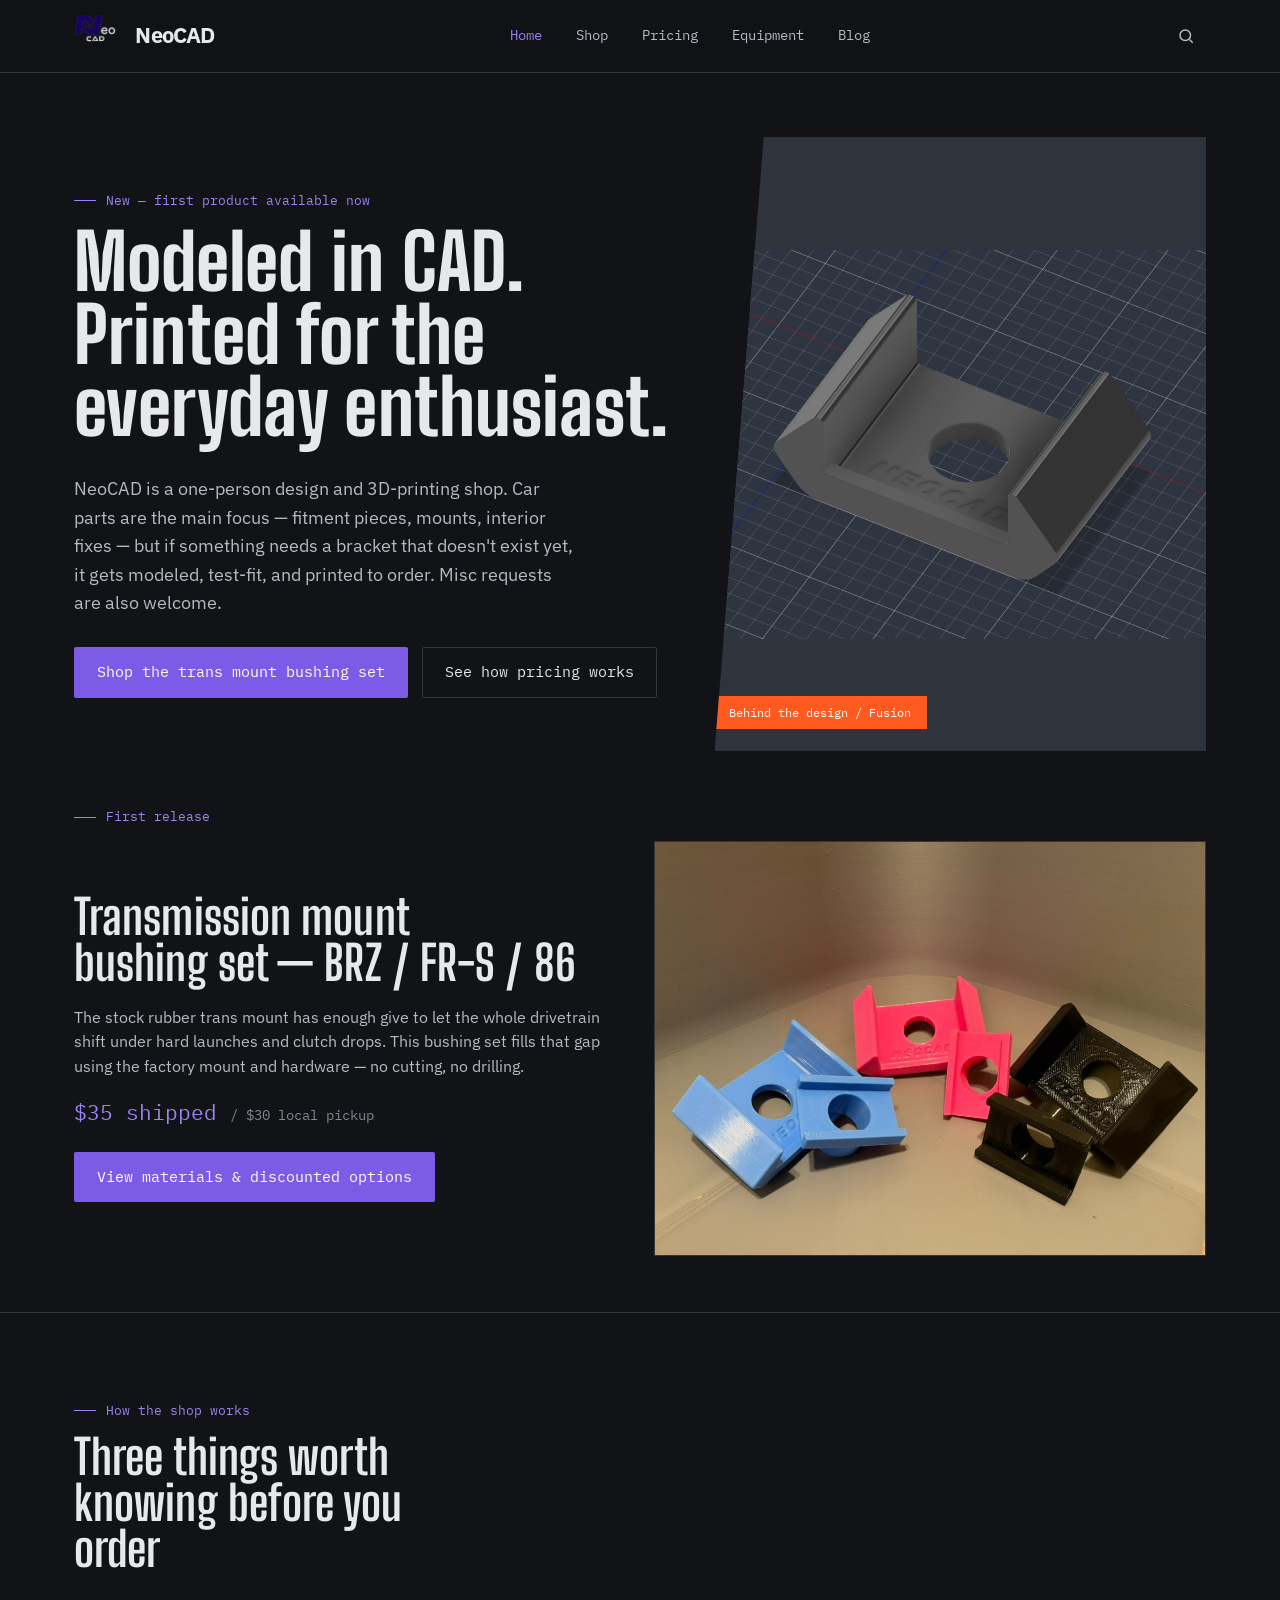
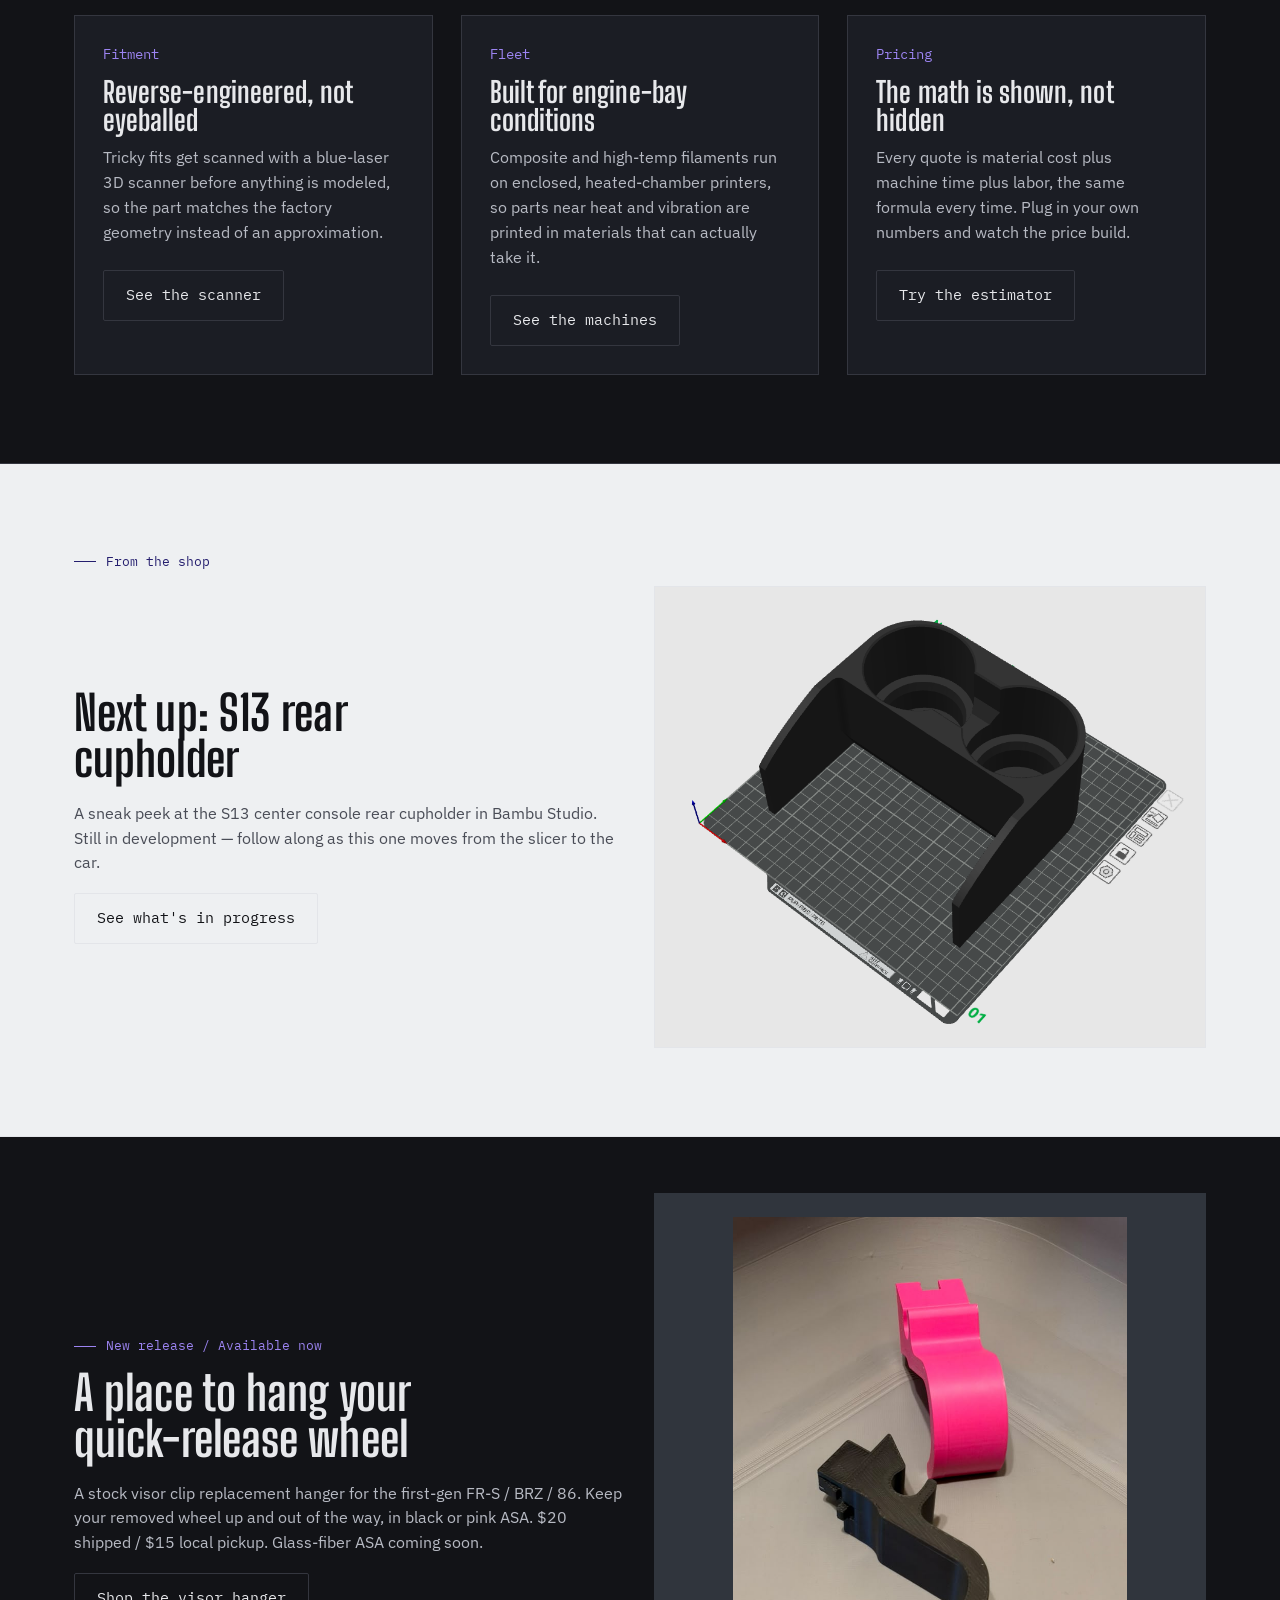
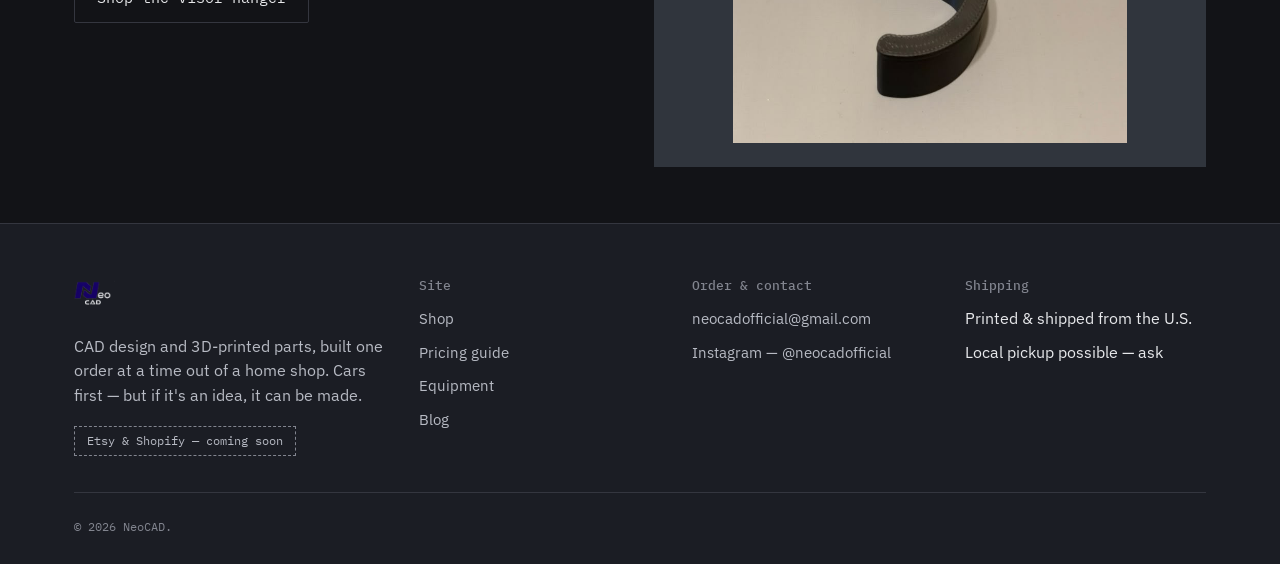
==== index.html @ b84a24d4 "Add files via upload" ====
<!DOCTYPE html>
<html lang="en">
<head>
<meta charset="UTF-8">
<meta name="viewport" content="width=device-width, initial-scale=1.0">
<title>NeoCAD — CAD design & 3D printing for cars and one-off parts</title>
<meta name="description" content="NeoCAD is a one-person CAD design and 3D-printing shop specializing in car parts, custom fitment pieces, and reverse-engineered replacements.">
<link rel="icon" type="image/png" href="assets/img/favicon.png">
<link rel="preconnect" href="https://fonts.googleapis.com">
<link rel="preconnect" href="https://fonts.gstatic.com" crossorigin>
<link href="https://fonts.googleapis.com/css2?family=Big+Shoulders+Display:wght@700;800;900&family=IBM+Plex+Mono:wght@400;500;600&family=IBM+Plex+Sans:wght@400;500;600;700&display=swap" rel="stylesheet">
<link rel="stylesheet" href="assets/css/style.css">
</head>
<body>
<a class="skip-link" href="#main">Skip to content</a>

<header class="site-nav">
  <div class="container">
    <a href="index.html" class="nav-logo"><img src="assets/img/logo-nav-dark.png" alt=""><strong class="nav-wordmark">NeoCAD</strong></a>
    <nav>
      <ul class="nav-links">
        <li><a href="index.html" class="is-active">Home</a></li>
        <li><a href="shop.html">Shop</a></li>
        <li><a href="pricing.html">Pricing</a></li>
        <li><a href="equipment.html">Equipment</a></li>
        <li><a href="blog.html">Blog</a></li>
      </ul>
    </nav>
    <div class="nav-right">
      <button class="icon-btn" data-search-open aria-label="Search the site">
        <svg width="18" height="18" viewBox="0 0 24 24" fill="none" stroke="currentColor" stroke-width="2"><circle cx="11" cy="11" r="7"/><line x1="21" y1="21" x2="16.65" y2="16.65"/></svg>
      </button>
      <button class="nav-burger" aria-label="Menu" aria-expanded="false">
        <svg width="18" height="18" viewBox="0 0 24 24" fill="none" stroke="currentColor" stroke-width="2"><line x1="3" y1="6" x2="21" y2="6"/><line x1="3" y1="12" x2="21" y2="12"/><line x1="3" y1="18" x2="21" y2="18"/></svg>
      </button>
    </div>
  </div>
</header>

<main id="main">

  <section class="hero">
    <div class="container hero-grid">
      <div class="hero-copy">
        <p class="eyebrow">New — first product available now</p>
        <h1>Modeled in CAD.<br>Printed for the everyday enthusiast.</h1>
        <p class="lede">NeoCAD is a one-person design and 3D-printing shop. Car parts are the main focus — fitment pieces, mounts, interior fixes — but if something needs a bracket that doesn't exist yet, it gets modeled, test-fit, and printed to order. Misc requests are also welcome.</p>
        <div class="hero-actions">
          <a href="transmission-mount-bushing.html" class="btn btn-primary">Shop the trans mount bushing set</a>
          <a href="pricing.html" class="btn btn-outline">See how pricing works</a>
        </div>
      </div>
      <div class="hero-media">
        <img src="assets/img/insertbushing_fusion1.png" alt="NeoCAD transmission mount insert design in Autodesk Fusion" class="design-image">
        <span class="hero-tag mono">Behind the design / Fusion</span>
      </div>
    </div>
  </section>

  <section class="section tight">
    <div class="container">
      <p class="eyebrow">First release</p>
      <div class="grid-2" style="align-items:center;">
        <div>
          <h2>Transmission mount<br>bushing set — BRZ / FR-S / 86</h2>
          <p>The stock rubber trans mount has enough give to let the whole drivetrain shift under hard launches and clutch drops. This bushing set fills that gap using the factory mount and hardware — no cutting, no drilling.</p>
          <p class="mono" style="color:var(--violet-light); font-size:1.3rem;">$35 shipped <span style="color:var(--steel-500); font-size:0.85rem;">/ $30 local pickup</span></p>
          <a href="transmission-mount-bushing.html" class="btn btn-primary">View materials &amp; discounted options</a>
        </div>
        <a href="transmission-mount-bushing.html" class="card-link">
          <div class="panel" style="padding:0; overflow:hidden;">
            <img src="assets/img/bushing-color-options.jpg" alt="Black, pink, and blue transmission mount bushing options">
          </div>
        </a>
      </div>
    </div>
  </section>

  <section class="section">
    <div class="container">
      <p class="eyebrow">How the shop works</p>
      <h2 style="max-width:16ch;">Three things worth knowing before you order</h2>
      <div class="grid-3" style="margin-top:44px;">
        <div class="feature-card panel">
          <span class="index mono">Fitment</span>
          <h3>Reverse-engineered, not eyeballed</h3>
          <p>Tricky fits get scanned with a blue-laser 3D scanner before anything is modeled, so the part matches the factory geometry instead of an approximation.</p>
          <a href="equipment.html#scanner" class="btn btn-outline" style="margin-top:8px;">See the scanner</a>
        </div>
        <div class="feature-card panel">
          <span class="index mono">Fleet</span>
          <h3>Built for engine-bay conditions</h3>
          <p>Composite and high-temp filaments run on enclosed, heated-chamber printers, so parts near heat and vibration are printed in materials that can actually take it.</p>
          <a href="equipment.html#printers" class="btn btn-outline" style="margin-top:8px;">See the machines</a>
        </div>
        <div class="feature-card panel">
          <span class="index mono">Pricing</span>
          <h3>The math is shown, not hidden</h3>
          <p>Every quote is material cost plus machine time plus labor, the same formula every time. Plug in your own numbers and watch the price build.</p>
          <a href="pricing.html#estimator" class="btn btn-outline" style="margin-top:8px;">Try the estimator</a>
        </div>
      </div>
    </div>
  </section>

  <section class="section on-light">
    <div class="container">
      <p class="eyebrow">From the shop</p>
      <div class="grid-2" style="align-items:center;">
        <div>
          <h2 style="max-width:14ch;">Next up: S13 rear cupholder</h2>
          <p>A sneak peek at the S13 center console rear cupholder in Bambu Studio. Still in development — follow along as this one moves from the slicer to the car.</p>
          <a href="blog.html#s13-cupholder" class="btn btn-outline">See what's in progress</a>
        </div>
        <a href="blog.html#s13-cupholder" class="card-link">
          <div class="panel" style="padding:0; overflow:hidden;">
            <img src="assets/img/s13_cupholder_slicer.png" alt="S13 center console rear cupholder preview on the Bambu Studio build plate" class="design-image" loading="lazy">
          </div>
        </a>
      </div>
    </div>
  </section>

  <section class="section tight">
    <div class="container grid-2" style="align-items:center;">
      <div>
        <p class="eyebrow">New release / Available now</p>
        <h2 style="max-width:20ch;">A place to hang your quick-release wheel</h2>
        <p>A stock visor clip replacement hanger for the first-gen FR-S / BRZ / 86. Keep your removed wheel up and out of the way, in black or pink ASA. $20 shipped / $15 local pickup. Glass-fiber ASA coming soon.</p>
        <a href="visor-wheel-hanger.html" class="btn btn-outline">Shop the visor hanger</a>
      </div>
      <a href="visor-wheel-hanger.html" class="card-link" style="display:block;background:#30353d;padding:24px;"><img src="assets/img/visor-wheel-hanger.jpg" alt="Black and pink ASA visor quick-release steering wheel hangers" width="768" height="1024" loading="lazy" style="width:100%;height:auto;max-width:394px;object-fit:contain;margin:auto;"></a>
    </div>
  </section>

</main>

<footer class="site-footer">
  <div class="container">
    <div class="footer-top">
      <div>
        <img src="assets/img/logo-nav-dark.png" alt="NeoCAD" class="footer-logo">
        <p>CAD design and 3D-printed parts, built one order at a time out of a home shop. Cars first — but if it's an idea, it can be made.</p>
        <span class="badge-soon">Etsy &amp; Shopify — coming soon</span>
      </div>
      <div>
        <h4>Site</h4>
        <ul>
          <li><a href="shop.html">Shop</a></li>
          <li><a href="pricing.html">Pricing guide</a></li>
          <li><a href="equipment.html">Equipment</a></li>
          <li><a href="blog.html">Blog</a></li>
        </ul>
      </div>
      <div>
        <h4>Order &amp; contact</h4>
        <ul>
          <li><a href="mailto:neocadofficial@gmail.com">neocadofficial@gmail.com</a></li>
          <li><a href="https://www.instagram.com/neocadofficial/">Instagram — @neocadofficial</a></li>
        </ul>
      </div>
      <div>
        <h4>Shipping</h4>
        <ul>
          <li>Printed &amp; shipped from the U.S.</li>
          <li>Local pickup possible — ask</li>
        </ul>
      </div>
    </div>
    <div class="footer-bottom">
      <span>&copy; 2026 NeoCAD.</span>
    </div>
  </div>
</footer>

<div class="search-overlay" id="search-overlay">
  <div class="search-panel">
    <div class="search-input-row">
      <svg width="20" height="20" viewBox="0 0 24 24" fill="none" stroke="currentColor" stroke-width="2"><circle cx="11" cy="11" r="7"/><line x1="21" y1="21" x2="16.65" y2="16.65"/></svg>
      <input id="search-input" type="text" placeholder="Search products, pricing, equipment..." autocomplete="off">
      <button class="search-close">Esc</button>
    </div>
    <div class="search-results" id="search-results"></div>
  </div>
</div>

<script src="assets/js/main.js"></script>
</body>
</html>
---- assets/css/style.css ----
/* ============================================================
   NeoCAD — shared styles
   Design tokens: asphalt/steel neutrals, logo indigo, product
   violet, garage-orange accent. Big Shoulders Display for
   headlines (stamped-plate feel), IBM Plex Sans for body,
   IBM Plex Mono for specs/numbers/prices (this is a CAD shop —
   the mono face is doing real work, not decoration).
   ============================================================ */

:root{
  --asphalt:      #121317;
  --asphalt-2:    #1B1D24;
  --asphalt-3:    #24262F;
  --hairline:     #34363F;

  --paper:        #EEF0F2;
  --paper-2:      #E3E5E9;
  --ink:          #121317;
  --ink-soft:     #4A4D57;

  --indigo:       #241E6E;
  --indigo-light: #453BB0;
  --violet:       #7C5CE6;
  --violet-light: #9C84F2;
  --orange:       #FF5A1F;

  --steel-100:    #E7E8EB;
  --steel-300:    #B7BAC3;
  --steel-500:    #82858F;

  --radius-sm:    2px;
  --radius-md:    3px;

  --font-display: "Big Shoulders Display", sans-serif;
  --font-body:    "IBM Plex Sans", sans-serif;
  --font-mono:    "IBM Plex Mono", monospace;

  --container:    1180px;
}

*, *::before, *::after{ box-sizing: border-box; }
html{ scroll-behavior: smooth; }
html:focus-within{ scroll-behavior: smooth; }
@media (prefers-reduced-motion: reduce){
  html{ scroll-behavior: auto; }
  *, *::before, *::after{ animation-duration: 0.001ms !important; animation-iteration-count: 1 !important; transition-duration: 0.001ms !important; }
}

body{
  margin: 0;
  background: var(--asphalt);
  color: var(--steel-100);
  font-family: var(--font-body);
  font-size: 16px;
  line-height: 1.55;
  -webkit-font-smoothing: antialiased;
}

img{ max-width: 100%; display: block; }
a{ color: inherit; }

h1,h2,h3,h4{
  font-family: var(--font-display);
  font-weight: 700;
  line-height: 0.95;
  margin: 0 0 0.4em;
  letter-spacing: 0.002em;
}
h1{ font-size: clamp(2.8rem, 6vw, 5.4rem); font-weight: 800; }
h2{ font-size: clamp(2rem, 4vw, 3rem); }
h3{ font-size: clamp(1.35rem, 2.4vw, 1.8rem); }

p{ margin: 0 0 1.1em; color: var(--steel-300); max-width: 62ch; }
.on-light p{ color: var(--ink-soft); }

.mono{ font-family: var(--font-mono); }

:focus-visible{
  outline: 2px solid var(--violet-light);
  outline-offset: 3px;
}

.container{
  max-width: var(--container);
  margin: 0 auto;
  padding: 0 24px;
}

.section{
  padding: 88px 0;
  border-bottom: 1px solid var(--hairline);
}
.section.tight{ padding: 56px 0; }
.section.on-light{
  background: var(--paper);
  color: var(--ink);
  border-bottom-color: var(--paper-2);
}
.section.on-light .eyebrow{ color: var(--indigo); }

.eyebrow{
  font-family: var(--font-mono);
  font-size: 0.8rem;
  color: var(--violet-light);
  margin: 0 0 14px;
  display: flex;
  align-items: center;
  gap: 10px;
}
.eyebrow::before{
  content: "";
  width: 22px; height: 1px;
  background: currentColor;
  display: inline-block;
}

/* ---------- buttons ---------- */
.btn{
  display: inline-flex;
  align-items: center;
  gap: 10px;
  font-family: var(--font-mono);
  font-size: 0.92rem;
  padding: 13px 22px;
  border-radius: var(--radius-sm);
  border: 1px solid transparent;
  cursor: pointer;
  text-decoration: none;
  transition: background-color 160ms ease, border-color 160ms ease, color 160ms ease, transform 160ms ease;
}
.btn-primary{
  background: var(--violet);
  color: #fff;
}
.btn-primary:hover{ background: var(--violet-light); transform: translateY(-1px); }
.btn-outline{
  border-color: var(--hairline);
  color: var(--steel-100);
  background: transparent;
}
.btn-outline:hover{ border-color: var(--violet-light); color: var(--violet-light); }
.on-light .btn-outline{ border-color: var(--paper-2); color: var(--ink); }
.on-light .btn-outline:hover{ border-color: var(--indigo); color: var(--indigo); }
.btn-orange{ background: var(--orange); color: #fff; }
.btn-orange:hover{ background: #ff7440; }

/* ---------- nav ---------- */
.site-nav{
  position: sticky; top: 0; z-index: 60;
  background: rgba(18,19,23,0.92);
  backdrop-filter: blur(8px);
  border-bottom: 1px solid var(--hairline);
}
.site-nav .container{
  display: flex; align-items: center; justify-content: space-between;
  height: 72px;
}
.nav-logo{ display: flex; align-items: center; gap: 12px; text-decoration: none; }
.nav-logo img{ height: 46px; width: auto; }
.nav-links{
  display: flex; align-items: center; gap: 6px;
  list-style: none; margin: 0; padding: 0;
}
.nav-links a{
  display: block;
  font-family: var(--font-mono);
  font-size: 0.86rem;
  text-decoration: none;
  color: var(--steel-300);
  padding: 9px 14px;
  border-radius: var(--radius-sm);
  transition: color 150ms ease, background 150ms ease;
}
.nav-links a:hover{ color: #fff; background: var(--asphalt-3); }
.nav-links a.is-active{ color: var(--violet-light); }
.nav-right{ display: flex; align-items: center; gap: 6px; }
.icon-btn{
  width: 40px; height: 40px;
  display: inline-flex; align-items: center; justify-content: center;
  background: transparent; border: 1px solid transparent; border-radius: var(--radius-sm);
  color: var(--steel-300); cursor: pointer;
}
.icon-btn:hover{ color: #fff; border-color: var(--hairline); }
.nav-burger{ display: none; }

@media (max-width: 860px){
  .nav-links{
    position: fixed; top: 72px; left: 0; right: 0; bottom: 0;
    background: var(--asphalt);
    flex-direction: column; align-items: stretch;
    padding: 18px; gap: 2px;
    transform: translateX(-100%);
    transition: transform 220ms ease;
  }
  .nav-links.is-open{ transform: translateX(0); }
  .nav-links a{ padding: 14px 10px; font-size: 1rem; border-bottom: 1px solid var(--hairline); border-radius: 0; }
  .nav-burger{
    display: inline-flex; align-items: center; justify-content: center;
    width: 40px; height: 40px; background: transparent; border: 1px solid var(--hairline);
    color: var(--steel-100); border-radius: var(--radius-sm); cursor: pointer;
  }
}

/* ---------- search overlay ---------- */
.search-overlay{
  position: fixed; inset: 0; z-index: 100;
  background: rgba(10,10,13,0.88);
  backdrop-filter: blur(4px);
  display: none;
  padding: 12vh 20px 20px;
}
.search-overlay.is-open{ display: block; }
.search-panel{
  max-width: 640px; margin: 0 auto;
}
.search-input-row{
  display: flex; align-items: center; gap: 12px;
  border-bottom: 2px solid var(--violet);
  padding-bottom: 14px;
}
.search-input-row svg{ flex: none; color: var(--violet-light); }
#search-input{
  flex: 1; background: transparent; border: none; outline: none;
  font-family: var(--font-display); font-size: 1.7rem; color: #fff;
}
#search-input::placeholder{ color: var(--steel-500); }
.search-close{ background: none; border: none; color: var(--steel-300); cursor: pointer; font-family: var(--font-mono); font-size: 0.85rem; }
.search-results{ margin-top: 22px; display: flex; flex-direction: column; gap: 2px; max-height: 55vh; overflow-y: auto; }
.search-results a{
  display: block; text-decoration: none; padding: 14px 6px; border-bottom: 1px solid var(--hairline);
}
.search-results a:hover, .search-results a.is-selected{ background: var(--asphalt-2); }
.search-result-title{ font-weight: 600; color: #fff; margin-bottom: 3px; }
.search-result-tag{ font-family: var(--font-mono); font-size: 0.72rem; color: var(--violet-light); text-transform: uppercase; letter-spacing: 0.06em; }
.search-result-snippet{ font-size: 0.88rem; color: var(--steel-300); margin-top: 3px; }
.search-empty{ color: var(--steel-500); font-family: var(--font-mono); font-size: 0.9rem; padding: 20px 6px; }

/* ---------- hero ---------- */
.hero{
  padding: 64px 0 0;
  overflow: hidden;
}
.hero-grid{
  display: grid;
  grid-template-columns: 1.1fr 0.9fr;
  align-items: center;
  gap: 40px;
}
.hero-copy p.lede{ font-size: 1.15rem; color: var(--steel-300); max-width: 46ch; }
.hero-actions{ display: flex; gap: 14px; margin-top: 30px; flex-wrap: wrap; }
.hero-media{
  position: relative;
  clip-path: polygon(10% 0, 100% 0, 100% 100%, 0% 100%);
  aspect-ratio: 4 / 5;
  background: var(--asphalt-2);
}
.hero-media img{ width: 100%; height: 100%; object-fit: cover; }
.hero-tag{
  position: absolute; left: 0; bottom: 22px;
  background: var(--orange); color: #fff;
  font-family: var(--font-mono); font-size: 0.78rem;
  padding: 7px 16px 7px 14px;
}

@media (max-width: 900px){
  .hero-grid{ grid-template-columns: 1fr; }
  .hero-media{ clip-path: none; aspect-ratio: 16/10; order: -1; }
}

/* ---------- cards / grids ---------- */
.grid-3{ display: grid; grid-template-columns: repeat(3, 1fr); gap: 28px; }
.grid-2{ display: grid; grid-template-columns: repeat(2, 1fr); gap: 28px; }
@media (max-width: 860px){
  .grid-3{ grid-template-columns: 1fr; }
  .grid-2{ grid-template-columns: 1fr; }
}

.panel{
  border: 1px solid var(--hairline);
  padding: 28px;
  background: var(--asphalt-2);
}
.on-light .panel{ background: #fff; border-color: var(--paper-2); }

.feature-card .index{
  font-family: var(--font-mono); color: var(--violet-light); font-size: 0.85rem; margin-bottom: 14px; display: block;
}

.card-link{ text-decoration: none; display: block; color: inherit; }
.card-link .panel{ transition: border-color 160ms ease; }
.card-link:hover .panel{ border-color: var(--violet); }

/* ---------- rate-sheet style tables ---------- */
.rate-table{
  width: 100%; border-collapse: collapse;
  font-family: var(--font-mono); font-size: 0.92rem;
}
.rate-table caption{ text-align: left; font-family: var(--font-body); color: var(--steel-500); font-size: 0.85rem; margin-bottom: 10px; }
.rate-table th, .rate-table td{
  text-align: left; padding: 12px 14px; border-bottom: 1px solid var(--hairline);
}
.rate-table thead th{
  font-family: var(--font-body); font-weight: 600; color: var(--steel-500); font-size: 0.78rem;
  text-transform: none; border-bottom: 1px solid var(--steel-500);
}
.rate-table td.num, .rate-table th.num{ text-align: right; white-space: nowrap; }
.on-light .rate-table th, .on-light .rate-table td{ border-bottom-color: var(--paper-2); }
.on-light .rate-table thead th{ border-bottom-color: var(--ink-soft); color: var(--ink-soft); }

/* ---------- footer ---------- */
.site-footer{ background: var(--asphalt-2); padding: 56px 0 28px; }
.footer-top{
  display: grid; grid-template-columns: 1.3fr 1fr 1fr 1fr; gap: 32px;
  padding-bottom: 36px; border-bottom: 1px solid var(--hairline);
}
.footer-top h4{ font-family: var(--font-mono); font-size: 0.8rem; color: var(--steel-500); font-weight: 500; margin-bottom: 14px; }
.footer-top ul{ list-style: none; margin: 0; padding: 0; display: flex; flex-direction: column; gap: 9px; }
.footer-top a{ text-decoration: none; color: var(--steel-300); font-size: 0.92rem; }
.footer-top a:hover{ color: var(--violet-light); }
.footer-logo{ height: 40px; margin-bottom: 14px; }
.footer-bottom{
  display: flex; justify-content: space-between; align-items: center; flex-wrap: wrap; gap: 10px;
  padding-top: 24px; font-family: var(--font-mono); font-size: 0.78rem; color: var(--steel-500);
}
.badge-soon{
  display: inline-flex; align-items: center; gap: 8px;
  border: 1px dashed var(--steel-500); color: var(--steel-300);
  padding: 5px 12px; font-family: var(--font-mono); font-size: 0.75rem;
}
@media (max-width: 760px){ .footer-top{ grid-template-columns: 1fr 1fr; } }

/* ---------- misc ---------- */
.divider{ height: 1px; background: var(--hairline); border: none; margin: 0; }
.tag-row{ display: flex; gap: 8px; flex-wrap: wrap; }
.tag{
  font-family: var(--font-mono); font-size: 0.74rem; color: var(--violet-light);
  border: 1px solid var(--hairline); padding: 4px 10px;
}
.note{
  border-left: 2px solid var(--orange);
  padding: 4px 0 4px 18px; color: var(--steel-300); font-size: 0.92rem;
}
.on-light .note{ color: var(--ink-soft); }

.page-head{ padding: 56px 0 40px; }
.page-head .eyebrow{ margin-bottom: 18px; }

/* ---------- product gallery ---------- */
.product-gallery{ display: flex; flex-direction: column; gap: 12px; }
.gallery-main{
  aspect-ratio: 4/5; overflow: hidden; background: var(--asphalt-2);
  border: 1px solid var(--hairline);
}
.gallery-main img{ width: 100%; height: 100%; object-fit: contain; background: #252322; }
.gallery-main img[src*="product-installed"],
.gallery-thumb img[src*="product-installed"]{ object-position: center; }
.gallery-thumbs{ display: flex; gap: 10px; }
.gallery-thumb{
  flex: 1; aspect-ratio: 1/1; overflow: hidden; cursor: pointer;
  border: 1px solid var(--hairline); background: var(--asphalt-2);
  padding: 0; opacity: 0.65; transition: opacity 150ms ease, border-color 150ms ease;
}
.gallery-thumb img{ width: 100%; height: 100%; object-fit: contain; background: #252322; }
.gallery-thumb:hover{ opacity: 0.9; }
.gallery-thumb.is-active{ opacity: 1; border-color: var(--violet); }
.gallery-thumb-label{
  display: block; font-family: var(--font-mono); font-size: 0.62rem; text-align: center;
  color: var(--steel-500); margin-top: 4px;
}

/* ---------- spec plate ---------- */
.spec-plate{ margin: 0; border-top: 1px solid var(--hairline); }
.spec-plate div{
  display: flex; justify-content: space-between; gap: 20px;
  padding: 14px 0; border-bottom: 1px solid var(--hairline);
}
.spec-plate dt{ color: var(--steel-500); font-family: var(--font-mono); font-size: 0.85rem; }
.spec-plate dd{ margin: 0; text-align: right; font-family: var(--font-mono); font-size: 0.9rem; color: var(--steel-100); max-width: 60%; }
.spec-plate dd.price{ color: var(--violet-light); font-size: 1.1rem; }
.on-light .spec-plate{ border-top-color: var(--paper-2); }
.on-light .spec-plate div{ border-bottom-color: var(--paper-2); }
.on-light .spec-plate dt{ color: var(--ink-soft); }
.on-light .spec-plate dd{ color: var(--ink); }
.on-light .spec-plate dd.price{ color: var(--indigo); }

/* ---------- estimator widget ---------- */
.estimator{ display: grid; grid-template-columns: 1fr 1fr; gap: 32px; }
.estimator-field{ margin-bottom: 18px; }
.estimator-field label{ display: block; font-family: var(--font-mono); font-size: 0.78rem; color: var(--steel-500); margin-bottom: 6px; }
.estimator-field select, .estimator-field input{
  width: 100%; background: var(--asphalt); border: 1px solid var(--hairline); color: #fff;
  padding: 11px 12px; font-family: var(--font-mono); font-size: 0.92rem; border-radius: var(--radius-sm);
}
.estimator-field select:focus, .estimator-field input:focus{ border-color: var(--violet); outline: none; }
.estimator-out{ font-family: var(--font-mono); font-size: 0.92rem; }
.estimator-out .line{ display: flex; justify-content: space-between; padding: 9px 0; border-bottom: 1px solid var(--hairline); color: var(--steel-300); }
.estimator-out .line.total{ color: #fff; font-size: 1.25rem; border-bottom: none; padding-top: 16px; }
@media (max-width: 780px){ .estimator{ grid-template-columns: 1fr; } }

/* ---------- blog post ---------- */
.post-meta{
  font-family: var(--font-mono); font-size: 0.82rem; color: var(--steel-500);
  display: flex; gap: 14px; align-items: center; margin-bottom: 18px;
}
.post-body{ max-width: 68ch; }
.post-body p{ font-size: 1.04rem; color: var(--steel-100); max-width: 68ch; }
.post-body h3{ margin-top: 2em; }
.post-body figure{ margin: 2.2em 0; }
.post-body figcaption{ font-family: var(--font-mono); font-size: 0.8rem; color: var(--steel-500); margin-top: 10px; }
.post-body img{ width: 100%; border: 1px solid var(--hairline); }

.skip-link{
  position: absolute; left: -999px; top: 0; background: var(--violet); color: #fff; padding: 10px 16px; z-index: 200;
}
.skip-link:focus{ left: 12px; top: 12px; }

/* Visible brand name beside the existing logo. */
.nav-logo { flex-shrink: 0; gap: 10px; }
.nav-wordmark { font-family: var(--font-sans); font-size: 1.35rem; font-weight: 800; letter-spacing: -0.04em; color: var(--steel-100); }
@media (max-width: 480px) {
  .nav-logo { gap: 8px; }
  .nav-logo img { height: 36px; max-width: 88px; object-fit: contain; }
  .nav-wordmark { font-size: 1.15rem; }
}

/* Process imagery and compact, distinct equipment icons. */
.hero-media .design-image { object-fit: contain; background: #2e333c; }
.design-image { width: 100%; height: auto; object-fit: contain; }
.equipment-heading { display: flex; align-items: center; gap: 18px; margin-bottom: 18px; }
.equipment-heading h3, .equipment-heading h2 { margin: 0; }
.equipment-icon { display: block; flex: 0 0 72px; width: 72px; height: 72px; padding: 5px; color: var(--violet-light); background: var(--asphalt-3); border-radius: 12px; }
.scanner-details { max-width: 760px; }
.blog-preview { display: grid; grid-template-columns: 1fr 1.4fr; gap: 0; padding: 0; overflow: hidden; }
.blog-preview-image { width: 100%; height: 100%; object-fit: cover; }
.blog-preview-image.design-image { object-fit: contain; background: #e7e7e7; }
#s13-cupholder { scroll-margin-top: 90px; }
@media (max-width: 760px) {
  .blog-preview { grid-template-columns: 1fr; }
  .blog-preview-image { height: auto; max-height: 400px; object-fit: contain; }
  .equipment-icon { flex-basis: 56px; width: 56px; height: 56px; }
  .equipment-heading { gap: 12px; }
}

/* Compact catalog cards open the full product page. */
.shop-grid { display: grid; grid-template-columns: repeat(auto-fit, minmax(240px, 300px)); gap: 24px; align-items: stretch; }
.shop-product-card { display: flex; flex-direction: column; color: inherit; text-decoration: none; border: 1px solid var(--hairline); border-radius: var(--radius-md); overflow: hidden; background: var(--asphalt-2); transition: border-color 150ms ease, transform 150ms ease; }
.shop-product-card:hover { border-color: var(--violet-light); transform: translateY(-3px); }
.shop-product-card:focus-visible { outline: 3px solid var(--violet-light); outline-offset: 4px; }
.shop-product-card > img { width: 100%; height: 180px; object-fit: contain; background: #252322; }
.shop-card-copy { display: flex; flex-direction: column; flex: 1; padding: 20px; align-items: flex-start; }
.shop-card-copy h2 { font-size: 1.3rem; margin: 14px 0 10px; }
.shop-card-price { font-weight: 600; }
.shop-card-price span { display: block; font-size: .85rem; color: var(--steel-300); font-weight: 400; }
.shop-card-action { margin-top: auto; padding-top: 8px; color: var(--violet-light); font-size: .9rem; font-weight: 600; }
@media (max-width: 400px) { .shop-grid { grid-template-columns: minmax(0, 1fr); } }

/* Keep original product photos fully visible inside every image frame. */
img[src*="product-"] { object-fit: contain; object-position: center; background: #252322; }
.gallery-main, .gallery-thumb { background: #252322; }
.gallery-thumbs > div { flex: 1; min-width: 0; }
.gallery-thumb { display: block; width: 100%; }
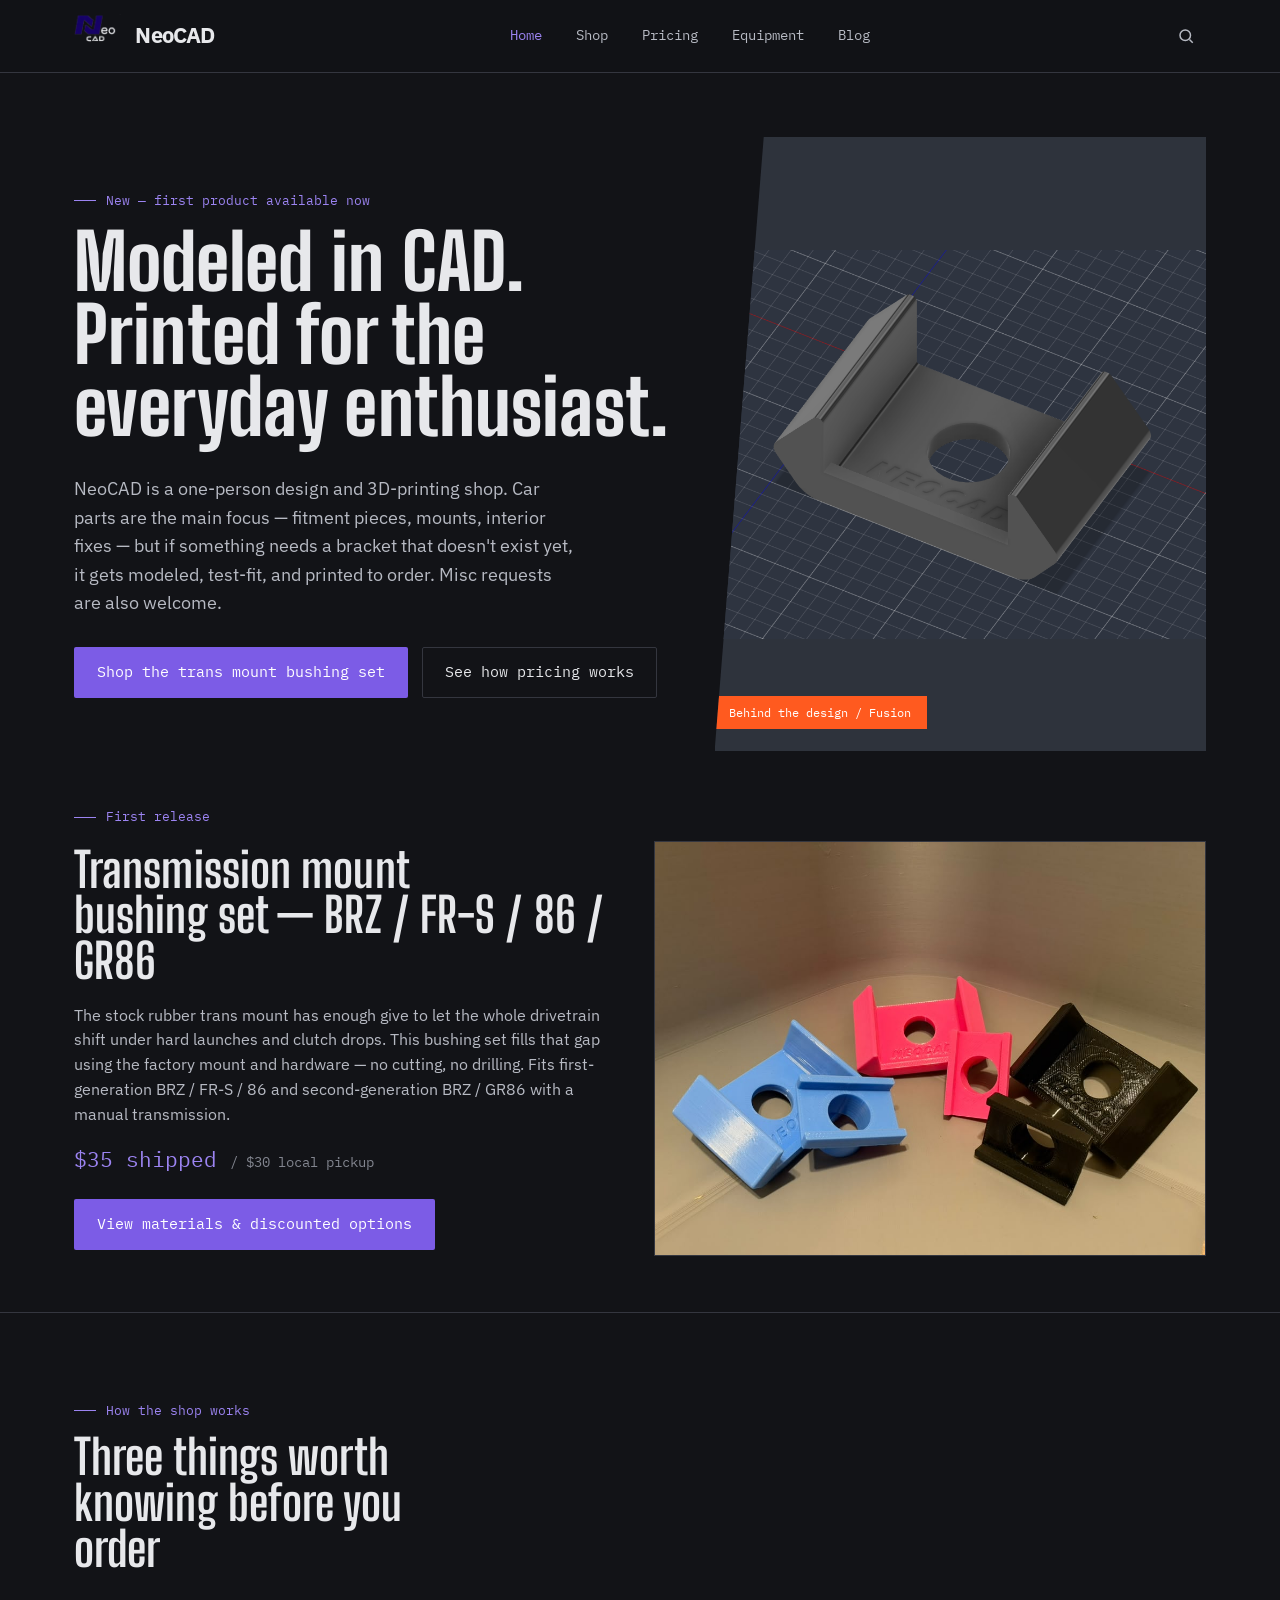
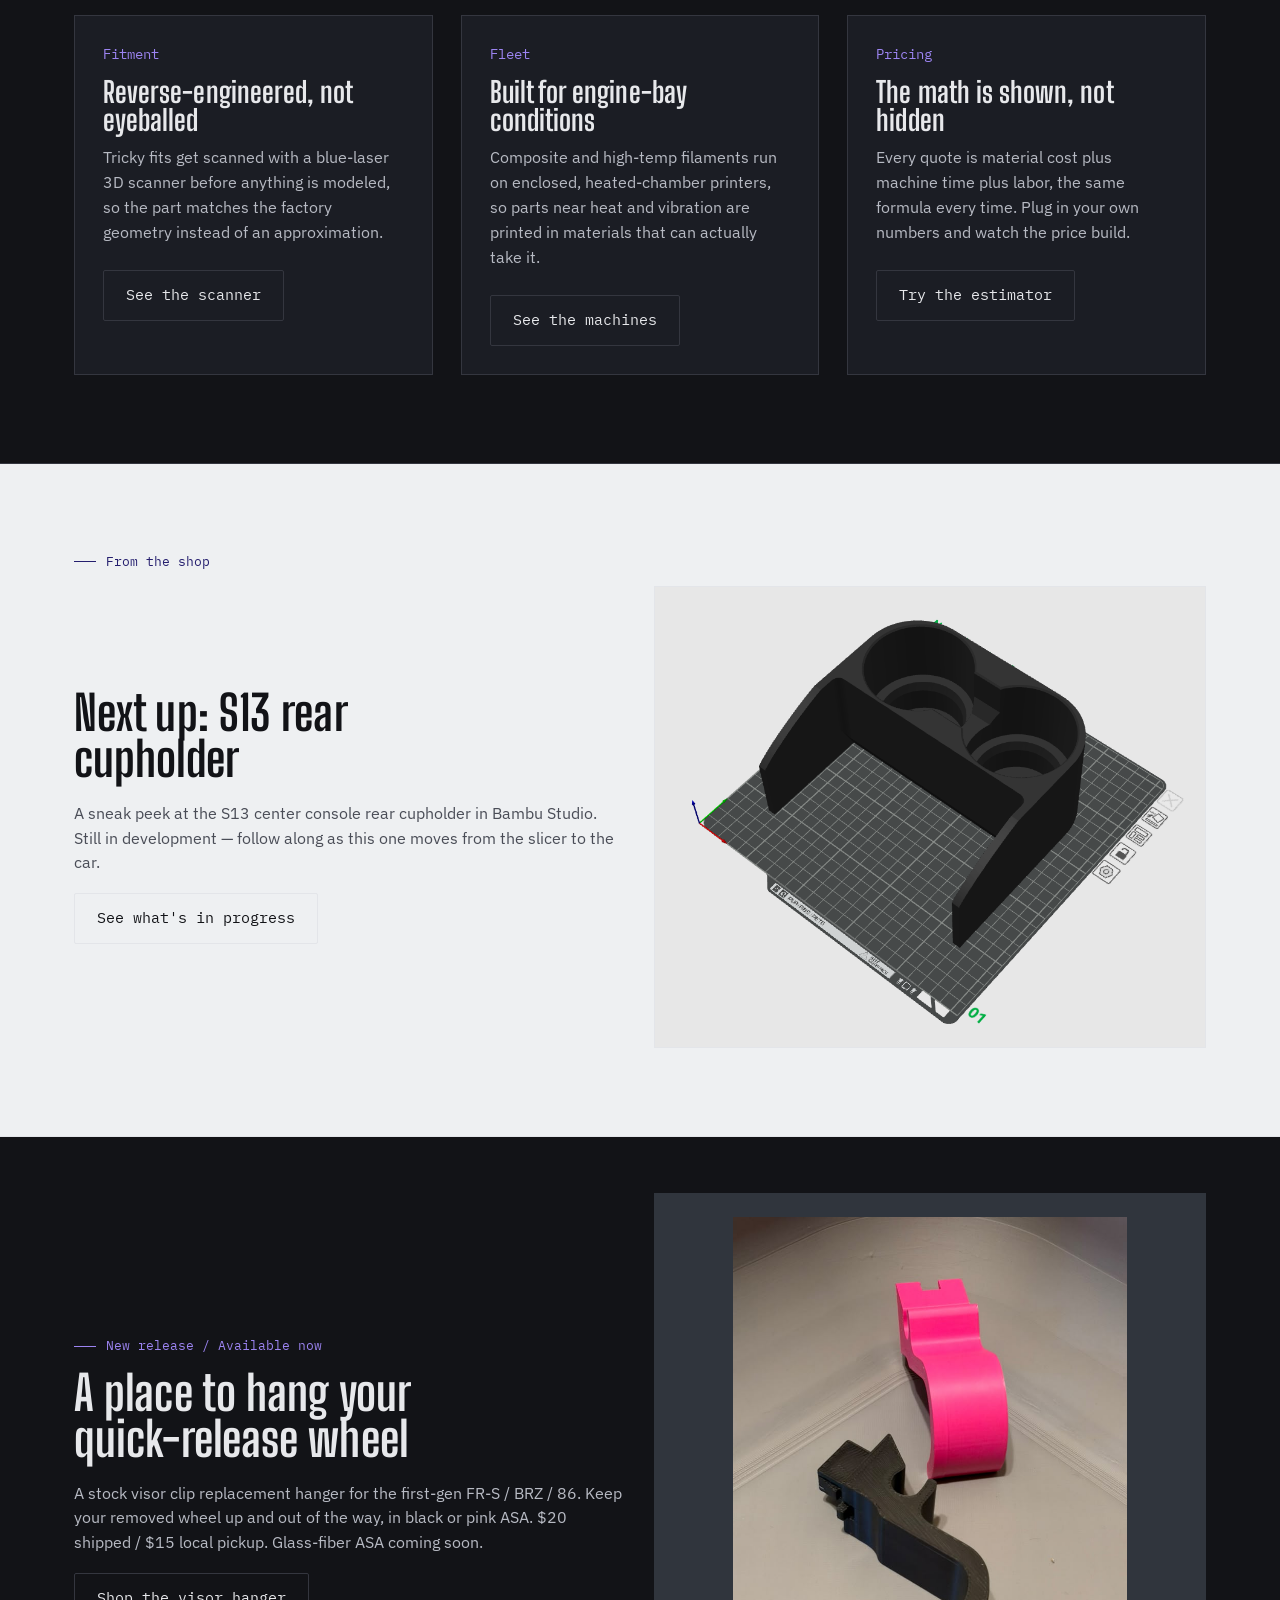
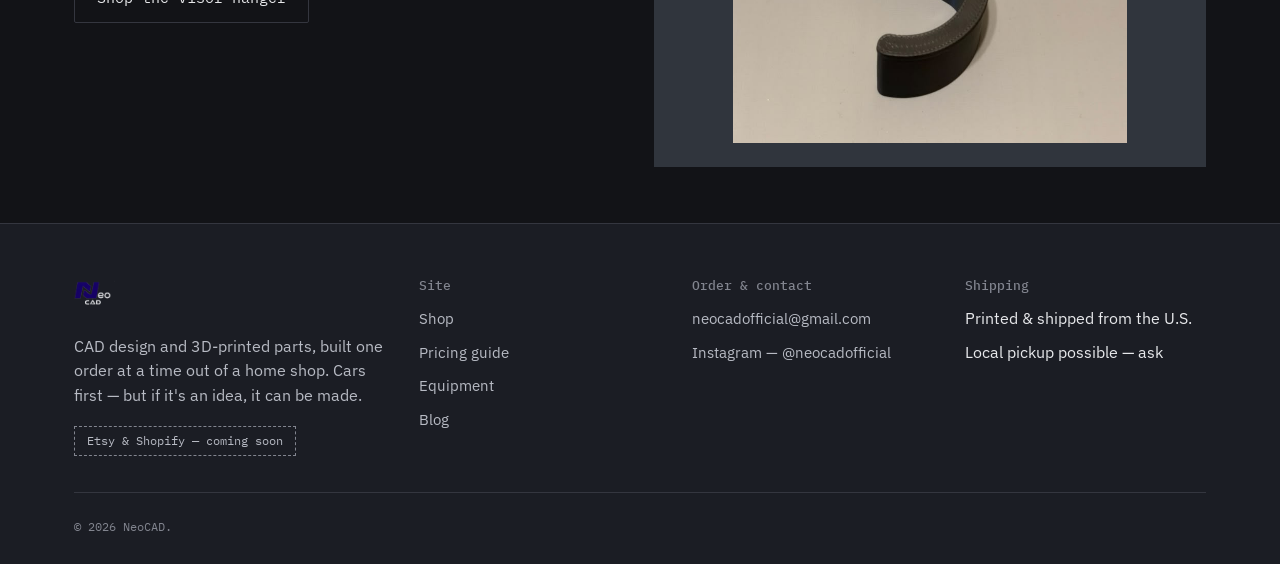
==== commit 900a0a51: "Add files via upload" ====
--- a/index.html
+++ b/index.html
@@ -62,8 +62,8 @@
       <p class="eyebrow">First release</p>
       <div class="grid-2" style="align-items:center;">
         <div>
-          <h2>Transmission mount<br>bushing set — BRZ / FR-S / 86</h2>
-          <p>The stock rubber trans mount has enough give to let the whole drivetrain shift under hard launches and clutch drops. This bushing set fills that gap using the factory mount and hardware — no cutting, no drilling.</p>
+          <h2>Transmission mount<br>bushing set — BRZ / FR-S / 86 / GR86</h2>
+          <p>The stock rubber trans mount has enough give to let the whole drivetrain shift under hard launches and clutch drops. This bushing set fills that gap using the factory mount and hardware — no cutting, no drilling. Fits first-generation BRZ / FR-S / 86 and second-generation BRZ / GR86 with a manual transmission.</p>
           <p class="mono" style="color:var(--violet-light); font-size:1.3rem;">$35 shipped <span style="color:var(--steel-500); font-size:0.85rem;">/ $30 local pickup</span></p>
           <a href="transmission-mount-bushing.html" class="btn btn-primary">View materials &amp; discounted options</a>
         </div>
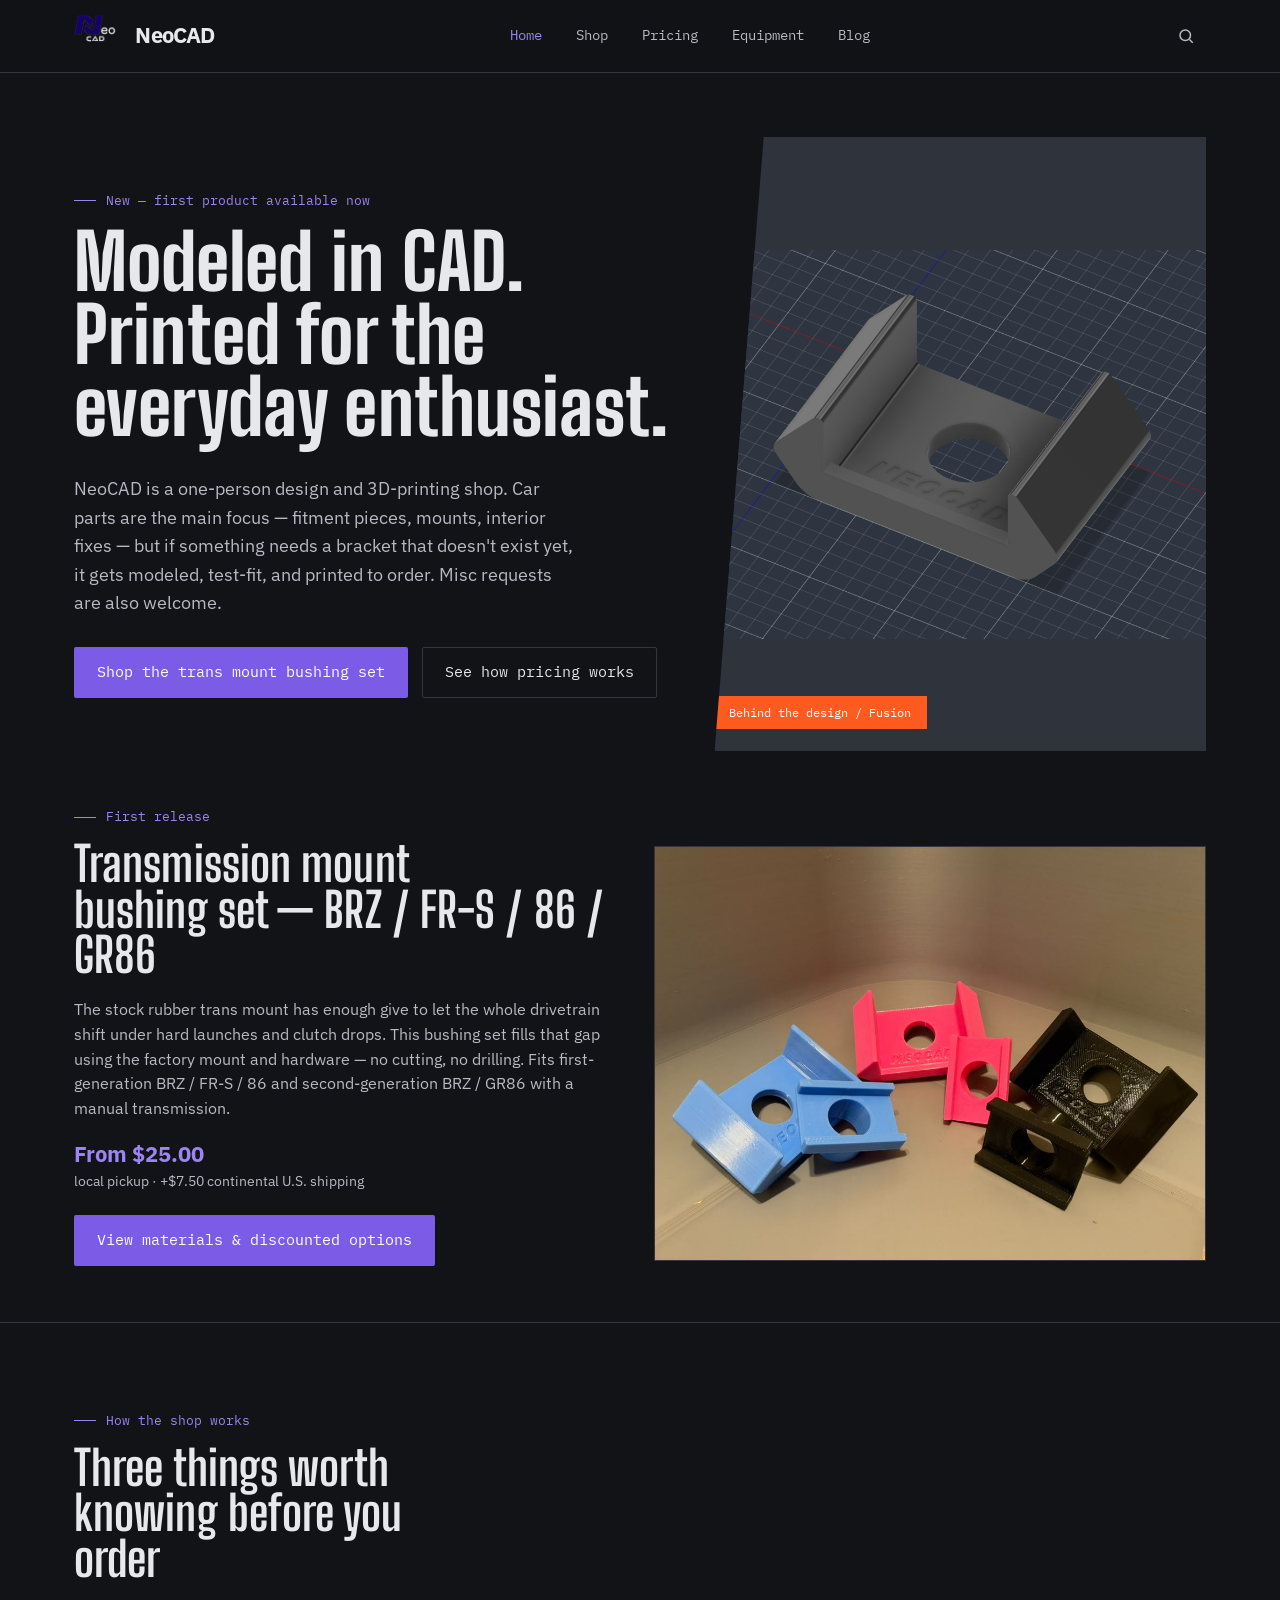
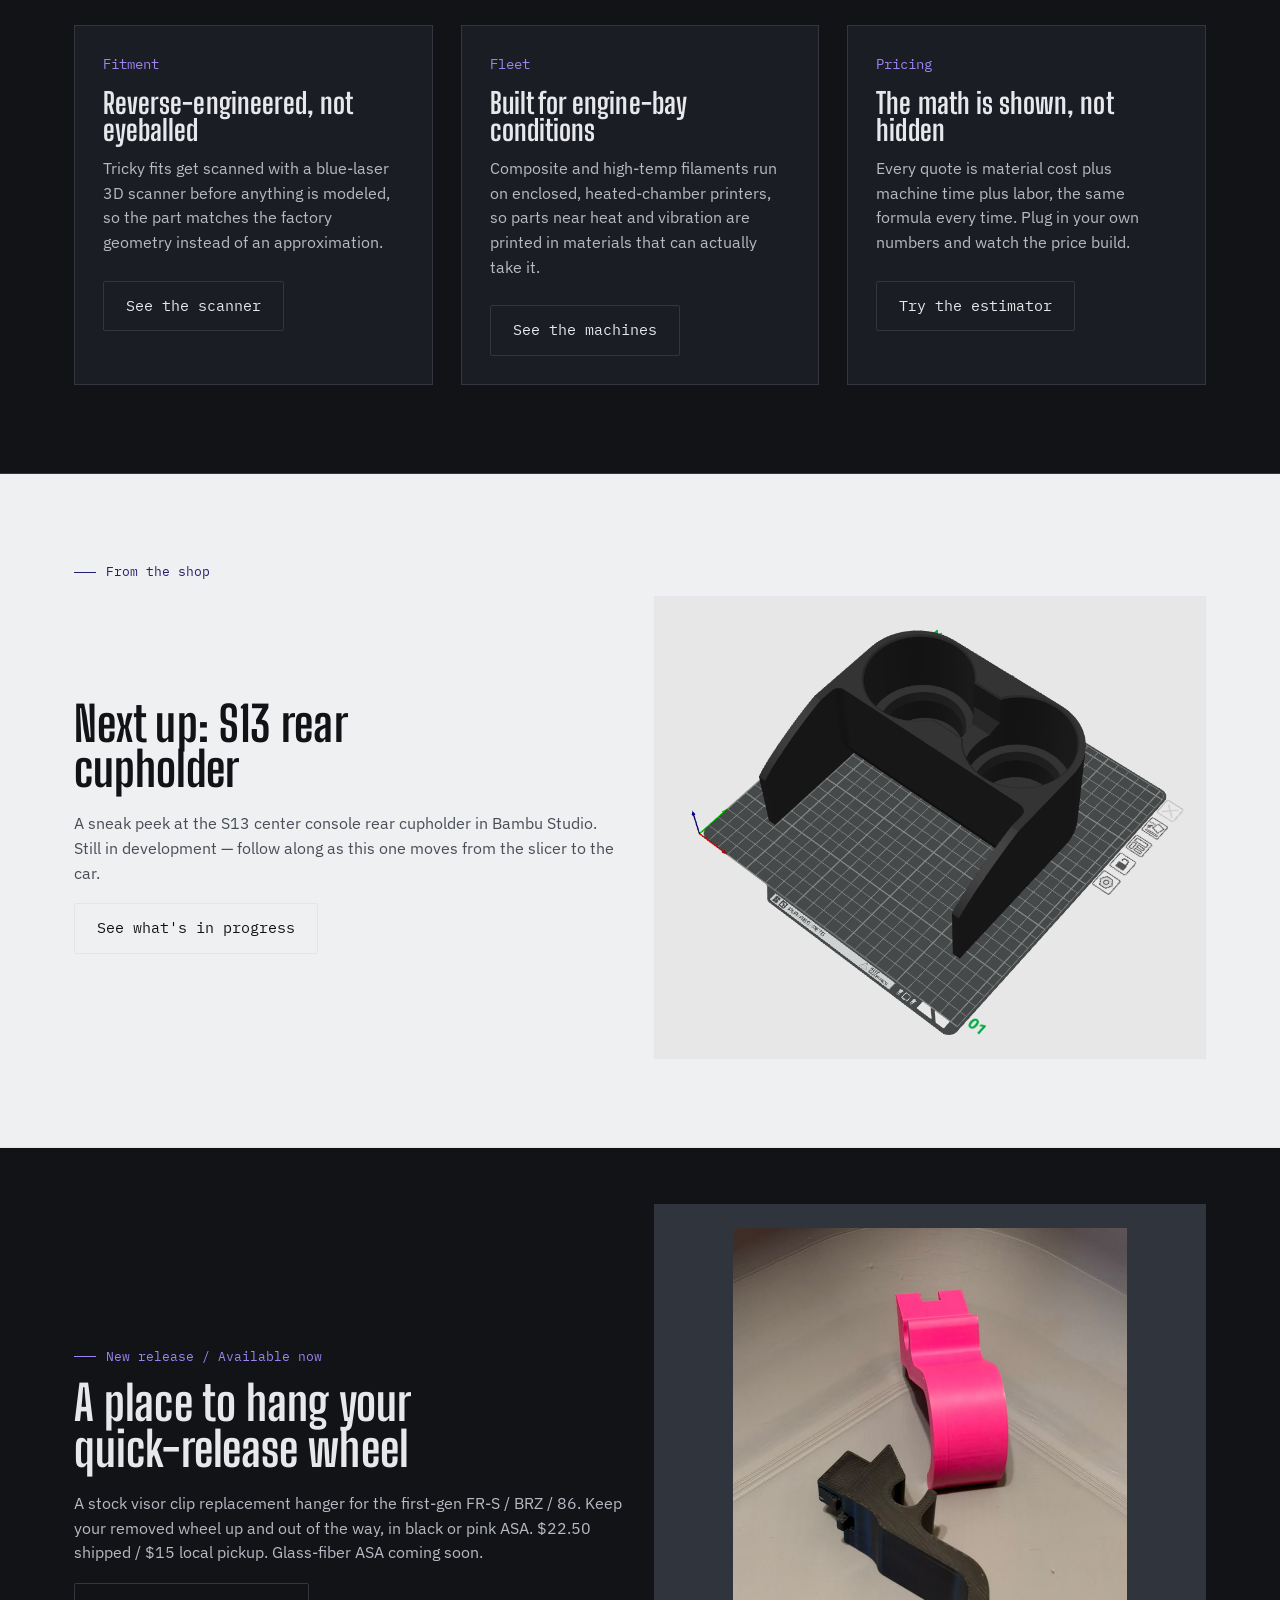
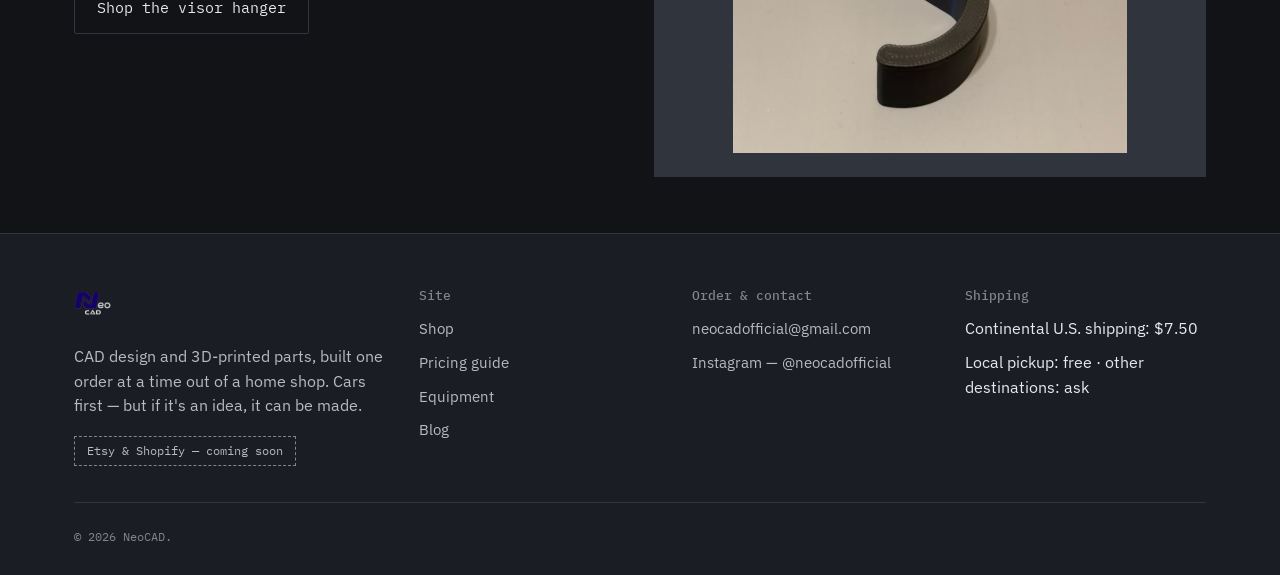
==== commit 98a7d586: "Add files via upload" ====
--- a/index.html
+++ b/index.html
@@ -10,6 +10,7 @@
 <link rel="preconnect" href="https://fonts.gstatic.com" crossorigin>
 <link href="https://fonts.googleapis.com/css2?family=Big+Shoulders+Display:wght@700;800;900&family=IBM+Plex+Mono:wght@400;500;600&family=IBM+Plex+Sans:wght@400;500;600;700&display=swap" rel="stylesheet">
 <link rel="stylesheet" href="assets/css/style.css">
+<link rel="stylesheet" href="assets/css/commerce.css?v=20260922">
 </head>
 <body>
 <a class="skip-link" href="#main">Skip to content</a>
@@ -64,7 +65,7 @@
         <div>
           <h2>Transmission mount<br>bushing set — BRZ / FR-S / 86 / GR86</h2>
           <p>The stock rubber trans mount has enough give to let the whole drivetrain shift under hard launches and clutch drops. This bushing set fills that gap using the factory mount and hardware — no cutting, no drilling. Fits first-generation BRZ / FR-S / 86 and second-generation BRZ / GR86 with a manual transmission.</p>
-          <p class="mono" style="color:var(--violet-light); font-size:1.3rem;">$35 shipped <span style="color:var(--steel-500); font-size:0.85rem;">/ $30 local pickup</span></p>
+          <p class="shop-card-price">From $25.00<span>local pickup · +$7.50 continental U.S. shipping</span></p>
           <a href="transmission-mount-bushing.html" class="btn btn-primary">View materials &amp; discounted options</a>
         </div>
         <a href="transmission-mount-bushing.html" class="card-link">
@@ -126,7 +127,7 @@
       <div>
         <p class="eyebrow">New release / Available now</p>
         <h2 style="max-width:20ch;">A place to hang your quick-release wheel</h2>
-        <p>A stock visor clip replacement hanger for the first-gen FR-S / BRZ / 86. Keep your removed wheel up and out of the way, in black or pink ASA. $20 shipped / $15 local pickup. Glass-fiber ASA coming soon.</p>
+        <p>A stock visor clip replacement hanger for the first-gen FR-S / BRZ / 86. Keep your removed wheel up and out of the way, in black or pink ASA. $22.50 shipped / $15 local pickup. Glass-fiber ASA coming soon.</p>
         <a href="visor-wheel-hanger.html" class="btn btn-outline">Shop the visor hanger</a>
       </div>
       <a href="visor-wheel-hanger.html" class="card-link" style="display:block;background:#30353d;padding:24px;"><img src="assets/img/visor-wheel-hanger.jpg" alt="Black and pink ASA visor quick-release steering wheel hangers" width="768" height="1024" loading="lazy" style="width:100%;height:auto;max-width:394px;object-fit:contain;margin:auto;"></a>
@@ -162,8 +163,8 @@
       <div>
         <h4>Shipping</h4>
         <ul>
-          <li>Printed &amp; shipped from the U.S.</li>
-          <li>Local pickup possible — ask</li>
+          <li>Continental U.S. shipping: $7.50</li>
+          <li>Local pickup: free · other destinations: ask</li>
         </ul>
       </div>
     </div>
--- a/assets/css/commerce.css
+++ b/assets/css/commerce.css
@@ -0,0 +1,43 @@
+/* Shared product typography and spacing. */
+.nc-product { color: var(--steel-100, #eeeef2); }
+.nc-product h1, .nc-product h2, .nc-product h3, .shop-card-copy h2, .shop-card-copy h3 { font-family: var(--font-sans, 'IBM Plex Sans', sans-serif); letter-spacing: -.025em; line-height: 1.2; color: var(--steel-100, #eeeef2); }
+.nc-product h1 { font-size: clamp(1.65rem, 3vw, 2.3rem); margin: 14px 0 10px; }
+.nc-product h2 { font-size: 1.5rem; margin: 0 0 24px; }
+.nc-product h3 { font-size: 1.1rem; margin: 0 0 16px; }
+.nc-product p { font-family: var(--font-sans, 'IBM Plex Sans', sans-serif); font-size: 1rem; line-height: 1.6; color: var(--steel-300, #b8bac6); }
+.nc-product-top { padding-top: 28px; padding-bottom: 40px; }
+.nc-back { display: inline-block; margin-bottom: 24px; color: var(--steel-300); text-decoration: none; font-size: .9rem; }
+.nc-product-grid { display: grid; grid-template-columns: minmax(0, 1.1fr) minmax(0, 1fr); gap: 48px; align-items: start; }
+.nc-summary { grid-column: 2; grid-row: 1; }
+.nc-gallery { grid-column: 1; grid-row: 1; min-width: 0; }
+.nc-intro { margin: 0 0 20px; }
+.nc-product .nc-price { margin: 0; font-size: 2.6rem; font-weight: 700; line-height: 1.2; color: var(--violet-light, #ac9ae8); font-variant-numeric: tabular-nums; }
+.nc-product .nc-price-note { font-size: .9rem; margin: 6px 0 24px; }
+.nc-buy label { display: block; font-size: .9rem; font-weight: 600; margin: 16px 0 8px; }
+.nc-buy select { display: block; width: 100%; box-sizing: border-box; padding: 12px; color: var(--steel-100); background: var(--asphalt-2); border: 1px solid var(--hairline); font: inherit; border-radius: 3px; }
+.nc-buy .btn { margin-top: 24px; display: flex; justify-content: center; }
+.nc-product .nc-note, .nc-product .nc-caption { font-size: .85rem; margin: 12px 0 0; }
+.nc-photo { display: flex; align-items: center; justify-content: center; height: 440px; box-sizing: border-box; padding: 16px; background: #252322; border: 1px solid var(--hairline); }
+.nc-photo img { display: block; width: 100%; height: 100%; object-fit: contain !important; object-position: center !important; transform: none !important; }
+.nc-thumbs { display: grid; grid-template-columns: repeat(5, minmax(0, 1fr)); gap: 8px; margin-top: 10px; }
+.nc-thumbs button { height: 72px; padding: 5px; background: #252322; border: 1px solid var(--hairline); cursor: pointer; }
+.nc-thumbs img { width: 100%; height: 100%; object-fit: contain !important; }
+.nc-thumbs button[aria-pressed="true"] { border: 2px solid var(--violet-light); }
+.nc-thumbs button:focus-visible, .nc-buy select:focus-visible { outline: 2px solid var(--violet-light); outline-offset: 3px; }
+.nc-details, .nc-related { border-top: 1px solid var(--hairline); padding-top: 36px; padding-bottom: 36px; }
+.nc-details-grid { display: grid; grid-template-columns: 1fr 1fr; gap: 48px; }
+.nc-details p { margin: 0 0 16px; }
+.nc-details details { border-bottom: 1px solid var(--hairline); padding: 16px 0; }
+.nc-details summary { font-weight: 600; cursor: pointer; font-size: 1rem; }
+.nc-details details p:first-of-type { margin-top: 16px; }
+.shop-card-copy h2, .shop-card-copy h3 { font-size: 1.2rem; margin: 12px 0; }
+.shop-card-price { font-family: var(--font-sans, 'IBM Plex Sans', sans-serif); font-size: 1.4rem; color: var(--violet-light); font-weight: 700; line-height: 1.3; }
+.shop-card-price span { display: block; margin-top: 5px; font-size: .85rem; color: var(--steel-300); font-weight: 400; }
+.nc-related .shop-card-price { font-size: 1.4rem; color: var(--violet-light); }
+@media (max-width: 760px) {
+ .nc-product-grid, .nc-details-grid { display: flex; flex-direction: column; gap: 28px; }
+ .nc-summary, .nc-gallery { width: 100%; }
+ .nc-photo { height: 340px; }
+ .nc-thumbs button { height: 58px; }
+ .nc-product h1 { font-size: 1.75rem; }
+}
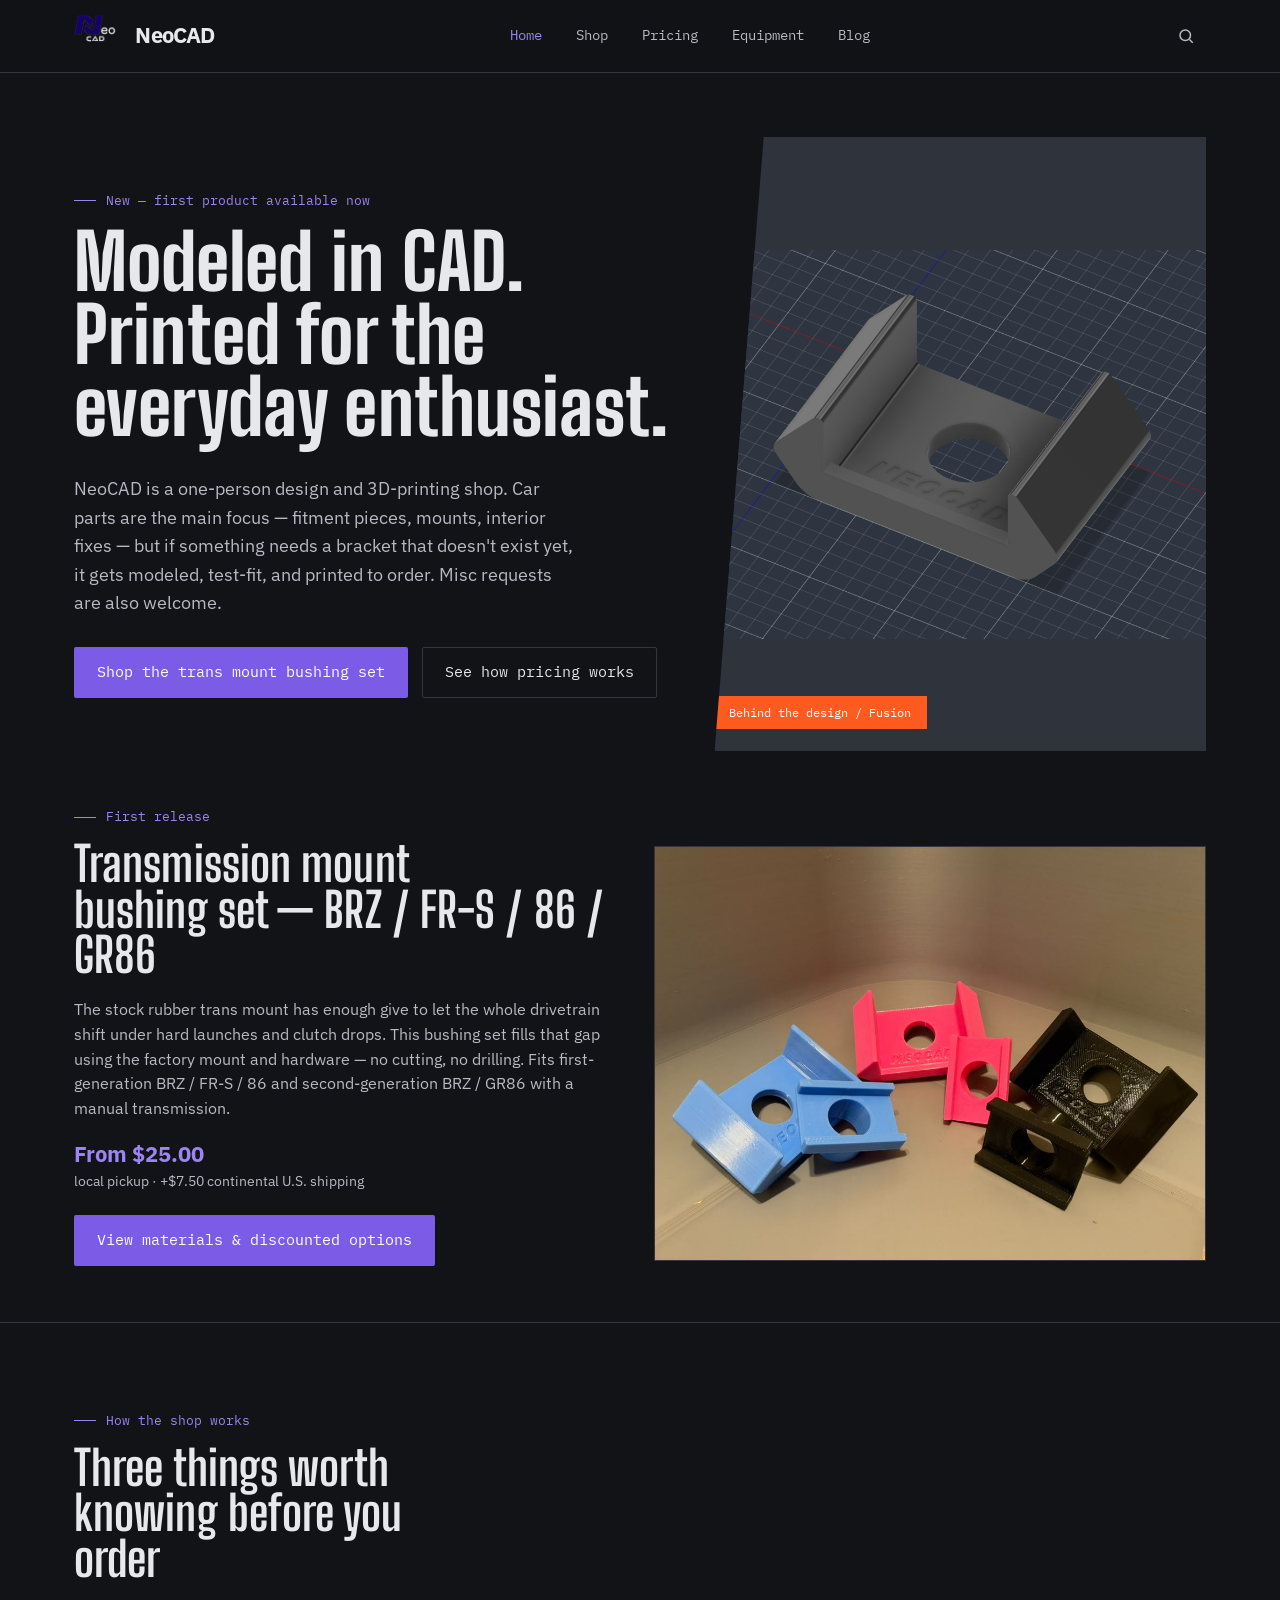
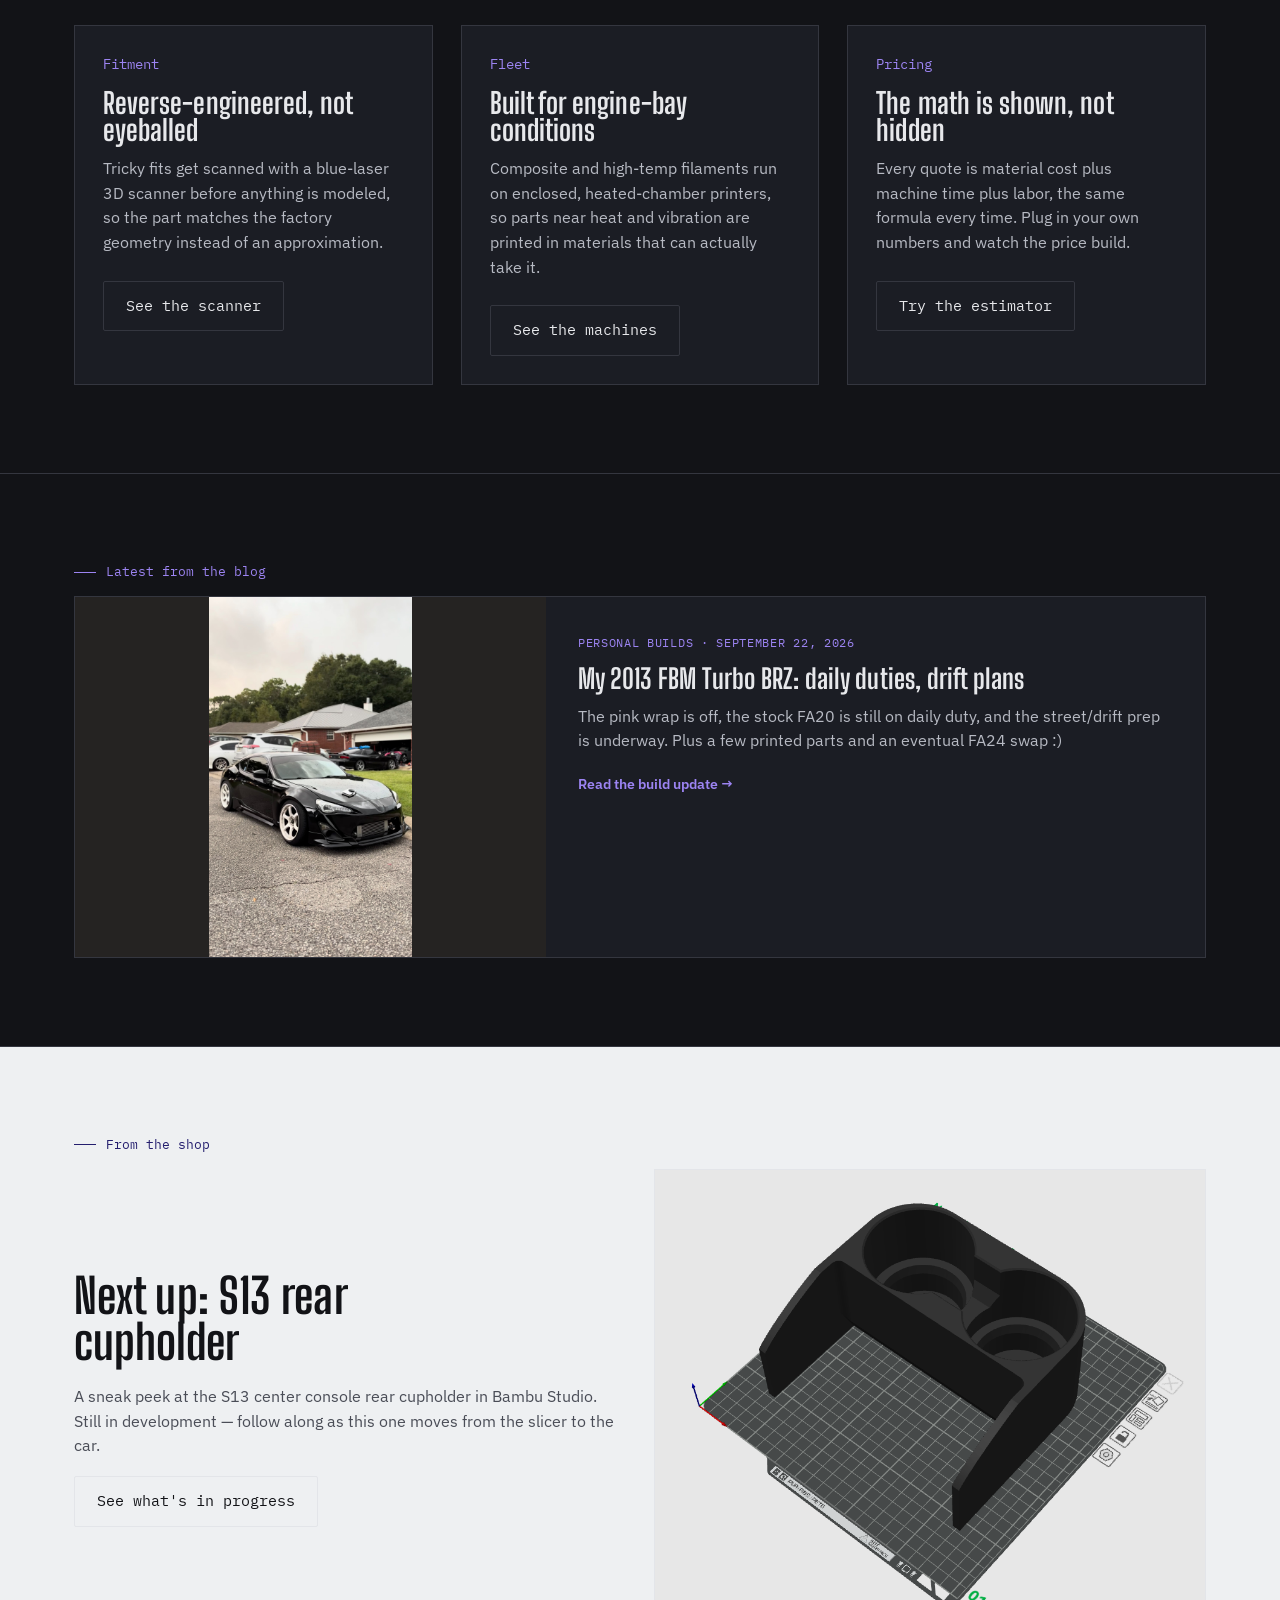
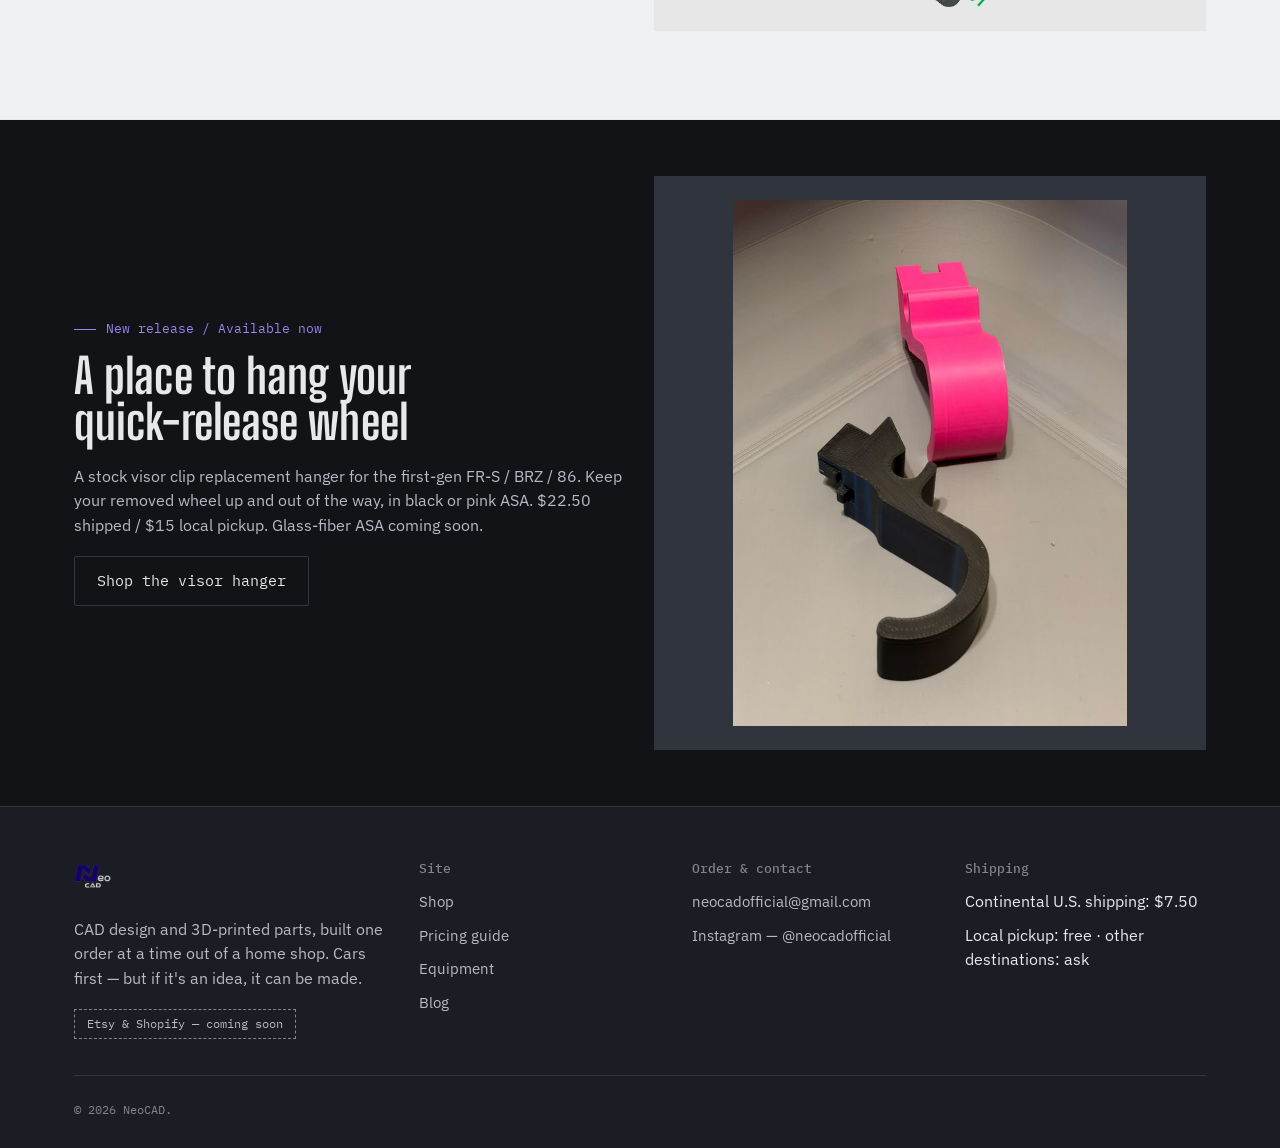
==== commit d40574f1: "Add files via upload" ====
--- a/index.html
+++ b/index.html
@@ -104,6 +104,11 @@
     </div>
   </section>
 
+  <section class="section"><div class="container"><p class="eyebrow">Latest from the blog</p><a href="blog/fbm-turbo-brz.html" class="card-link"><article class="panel blog-preview">
+<img src="assets/img/brz-black-daily.jpg" alt="Black 2013 FBM Turbo BRZ daily driver" loading="lazy" style="width:100%;height:100%;max-height:360px;object-fit:contain;background:#252322;">
+<div style="padding:32px;"><span class="search-result-tag mono">Personal builds · September 22, 2026</span><h2 style="font-size:1.7rem;margin:12px 0;">My 2013 FBM Turbo BRZ: daily duties, drift plans</h2><p>The pink wrap is off, the stock FA20 is still on daily duty, and the street/drift prep is underway. Plus a few printed parts and an eventual FA24 swap :)</p><span class="shop-card-action">Read the build update &rarr;</span></div>
+</article></a></div></section>
+
   <section class="section on-light">
     <div class="container">
       <p class="eyebrow">From the shop</p>
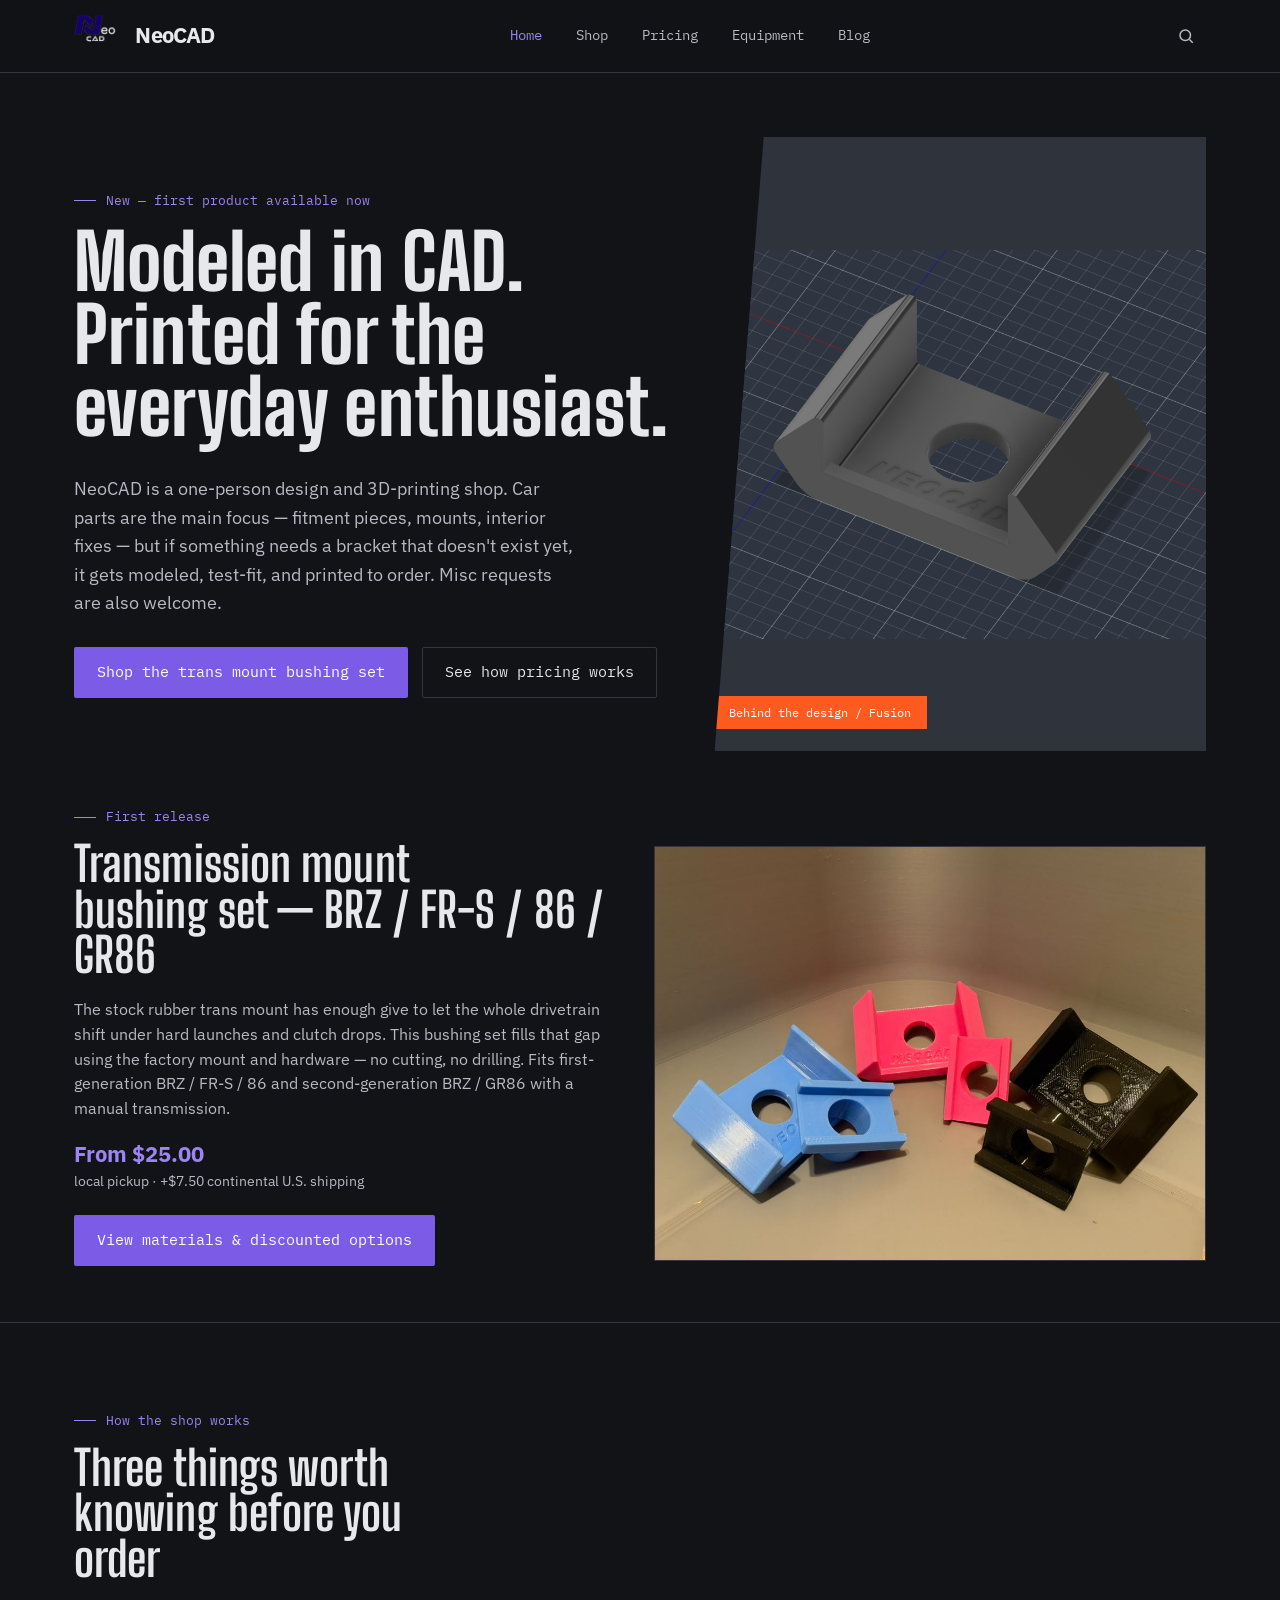
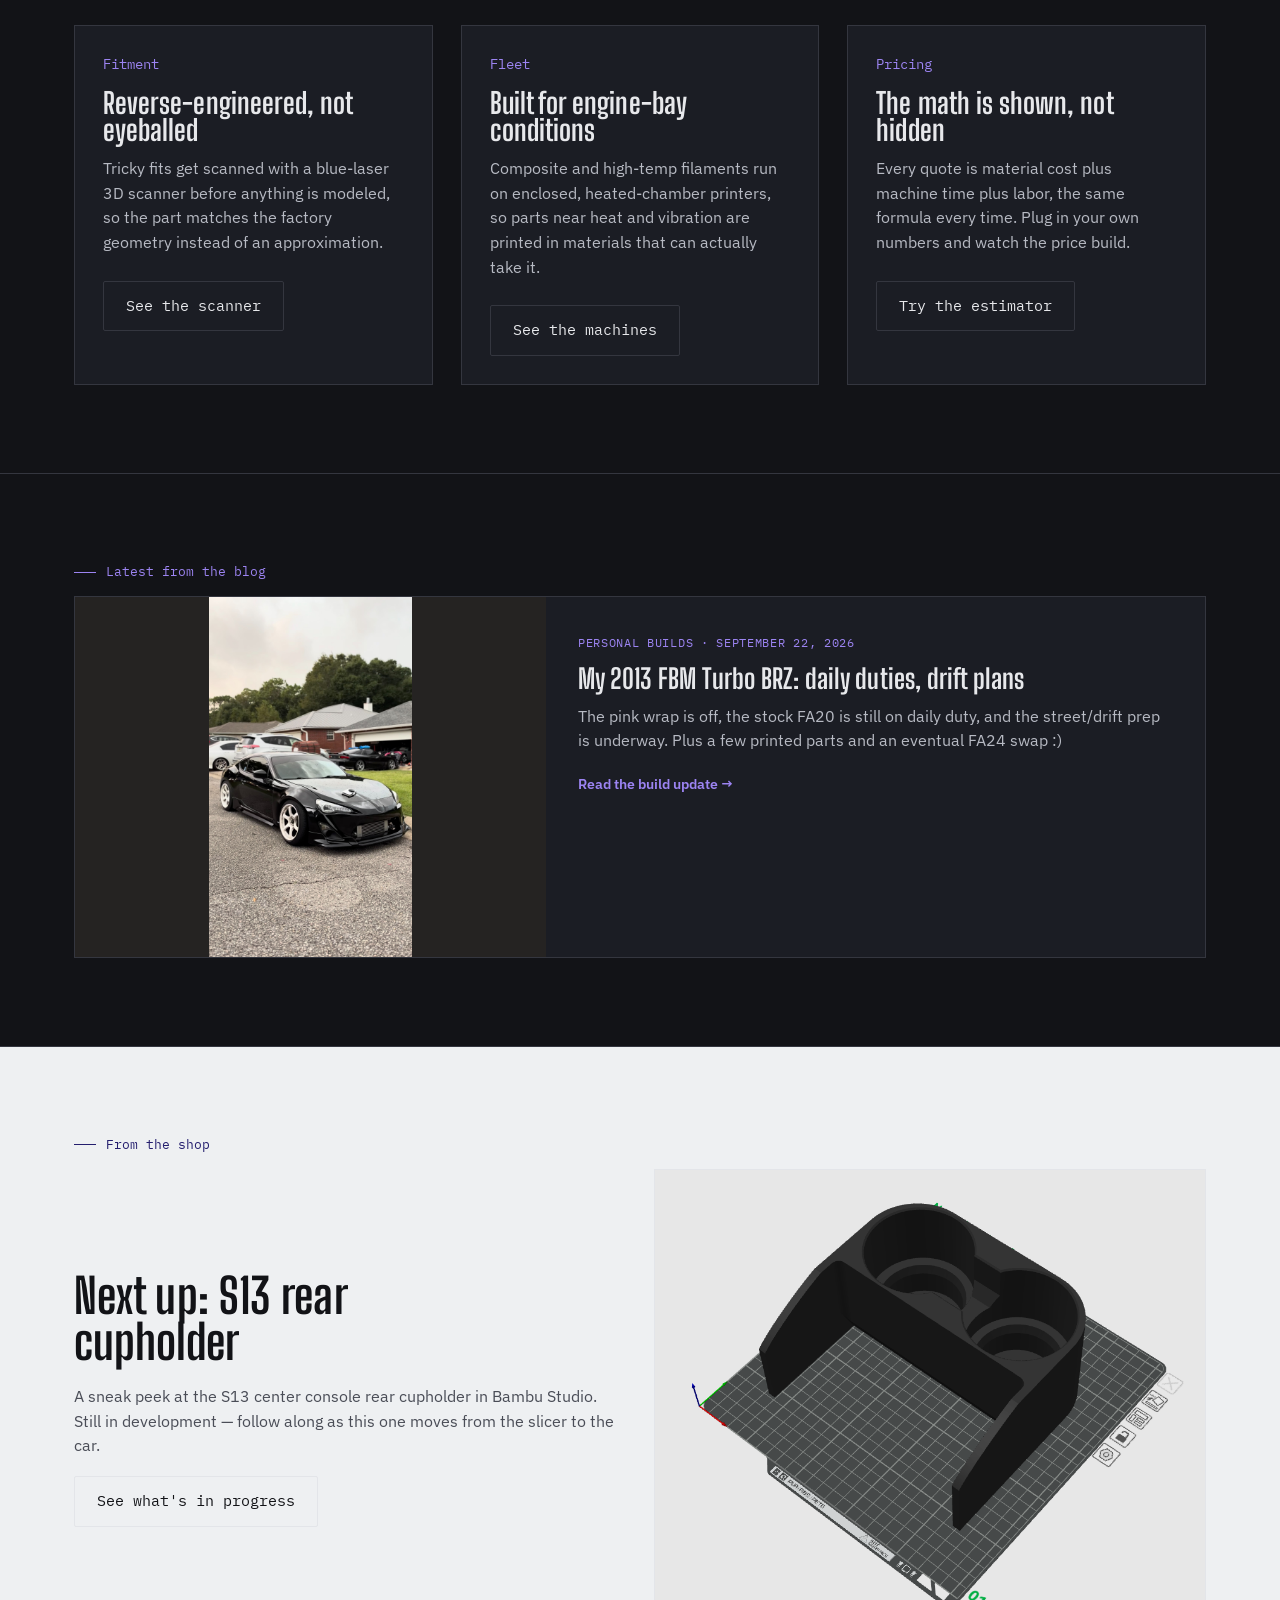
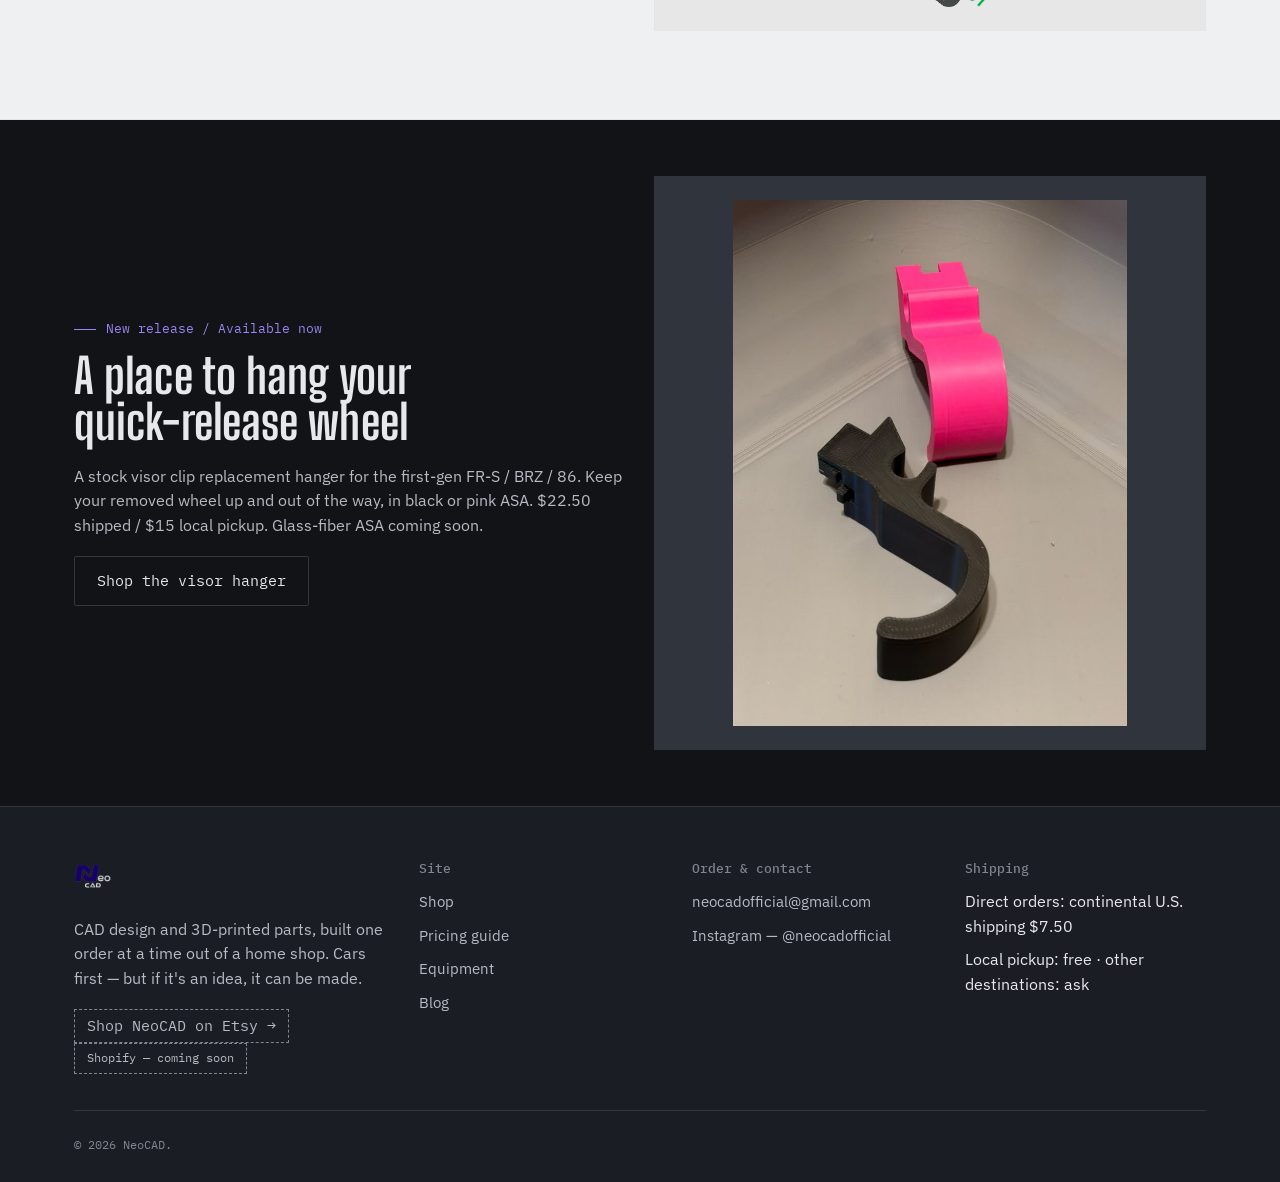
==== commit 8d5d1b2e: "Add files via upload" ====
--- a/index.html
+++ b/index.html
@@ -147,7 +147,8 @@
       <div>
         <img src="assets/img/logo-nav-dark.png" alt="NeoCAD" class="footer-logo">
         <p>CAD design and 3D-printed parts, built one order at a time out of a home shop. Cars first — but if it's an idea, it can be made.</p>
-        <span class="badge-soon">Etsy &amp; Shopify — coming soon</span>
+        <a class="badge-soon" href="https://www.etsy.com/shop/NeoCAD">Shop NeoCAD on Etsy &rarr;</a>
+        <span class="badge-soon">Shopify — coming soon</span>
       </div>
       <div>
         <h4>Site</h4>
@@ -168,7 +169,7 @@
       <div>
         <h4>Shipping</h4>
         <ul>
-          <li>Continental U.S. shipping: $7.50</li>
+          <li>Direct orders: continental U.S. shipping $7.50</li>
           <li>Local pickup: free · other destinations: ask</li>
         </ul>
       </div>
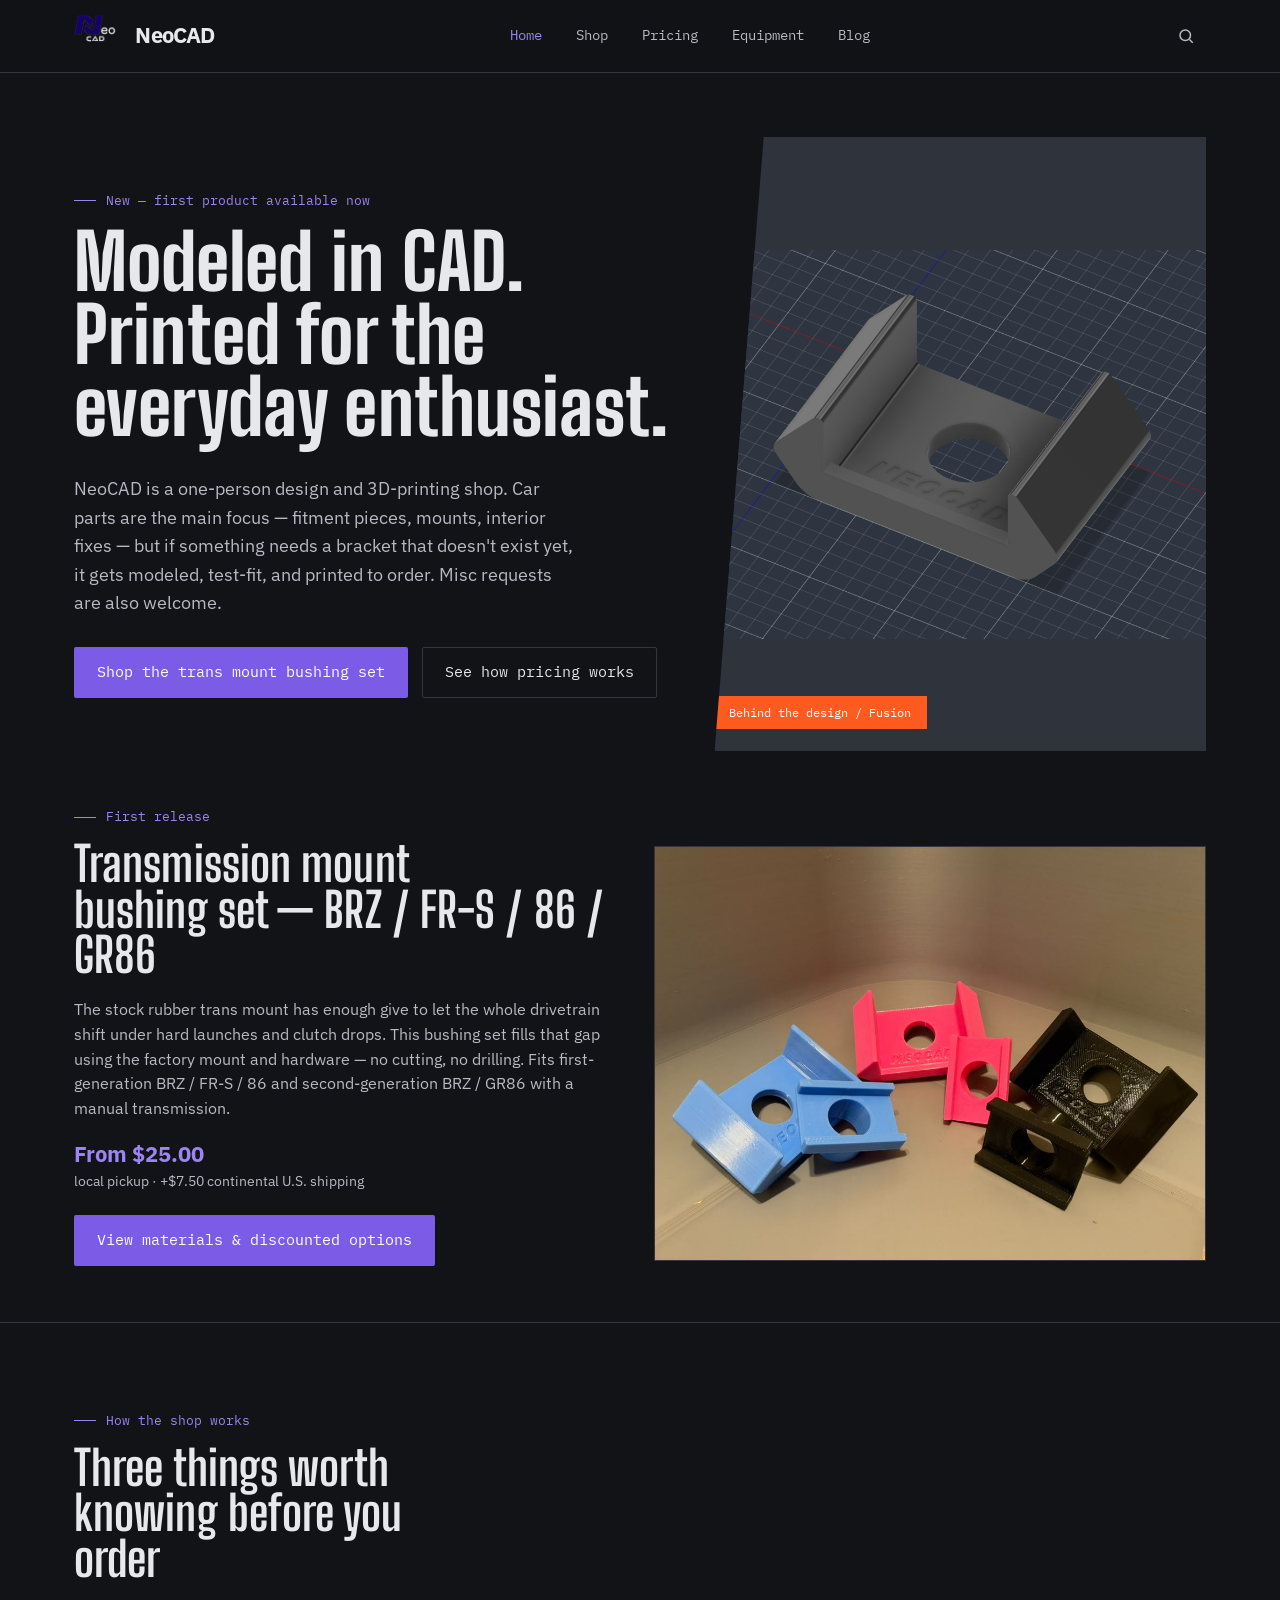
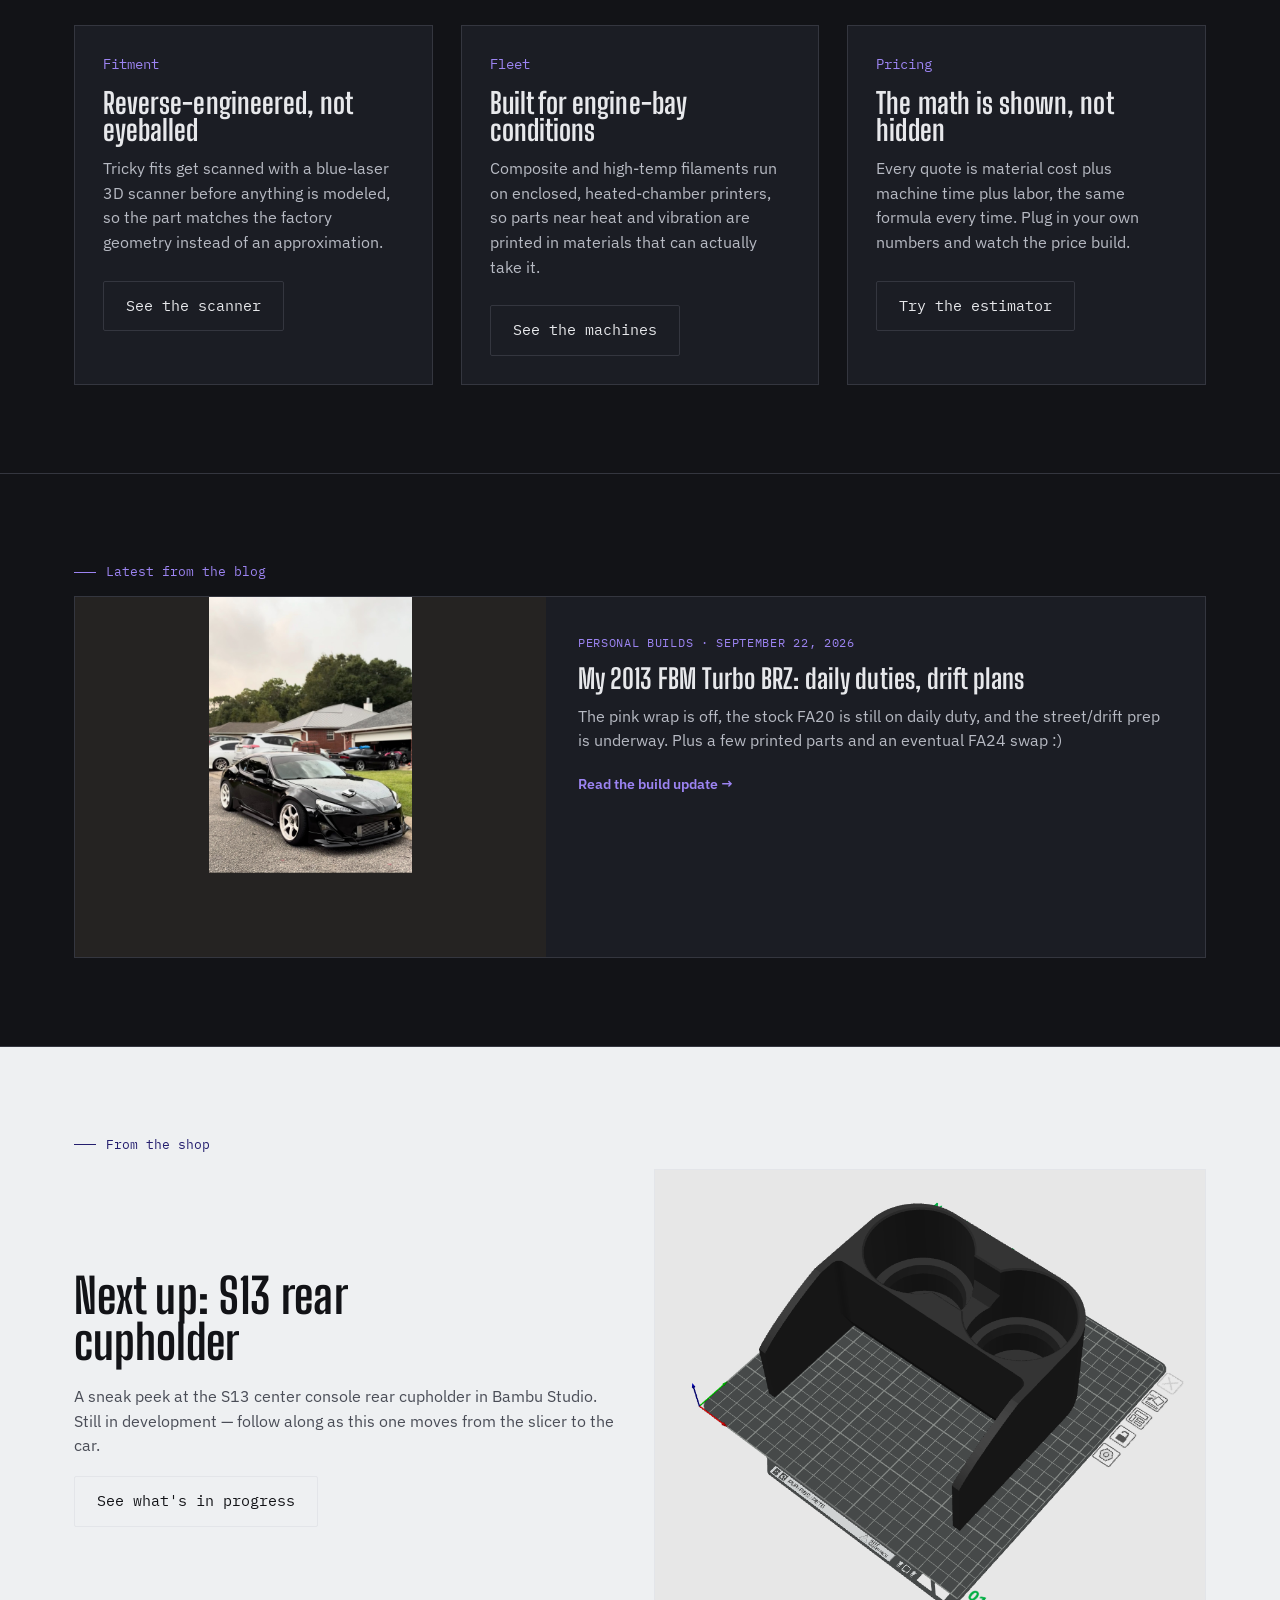
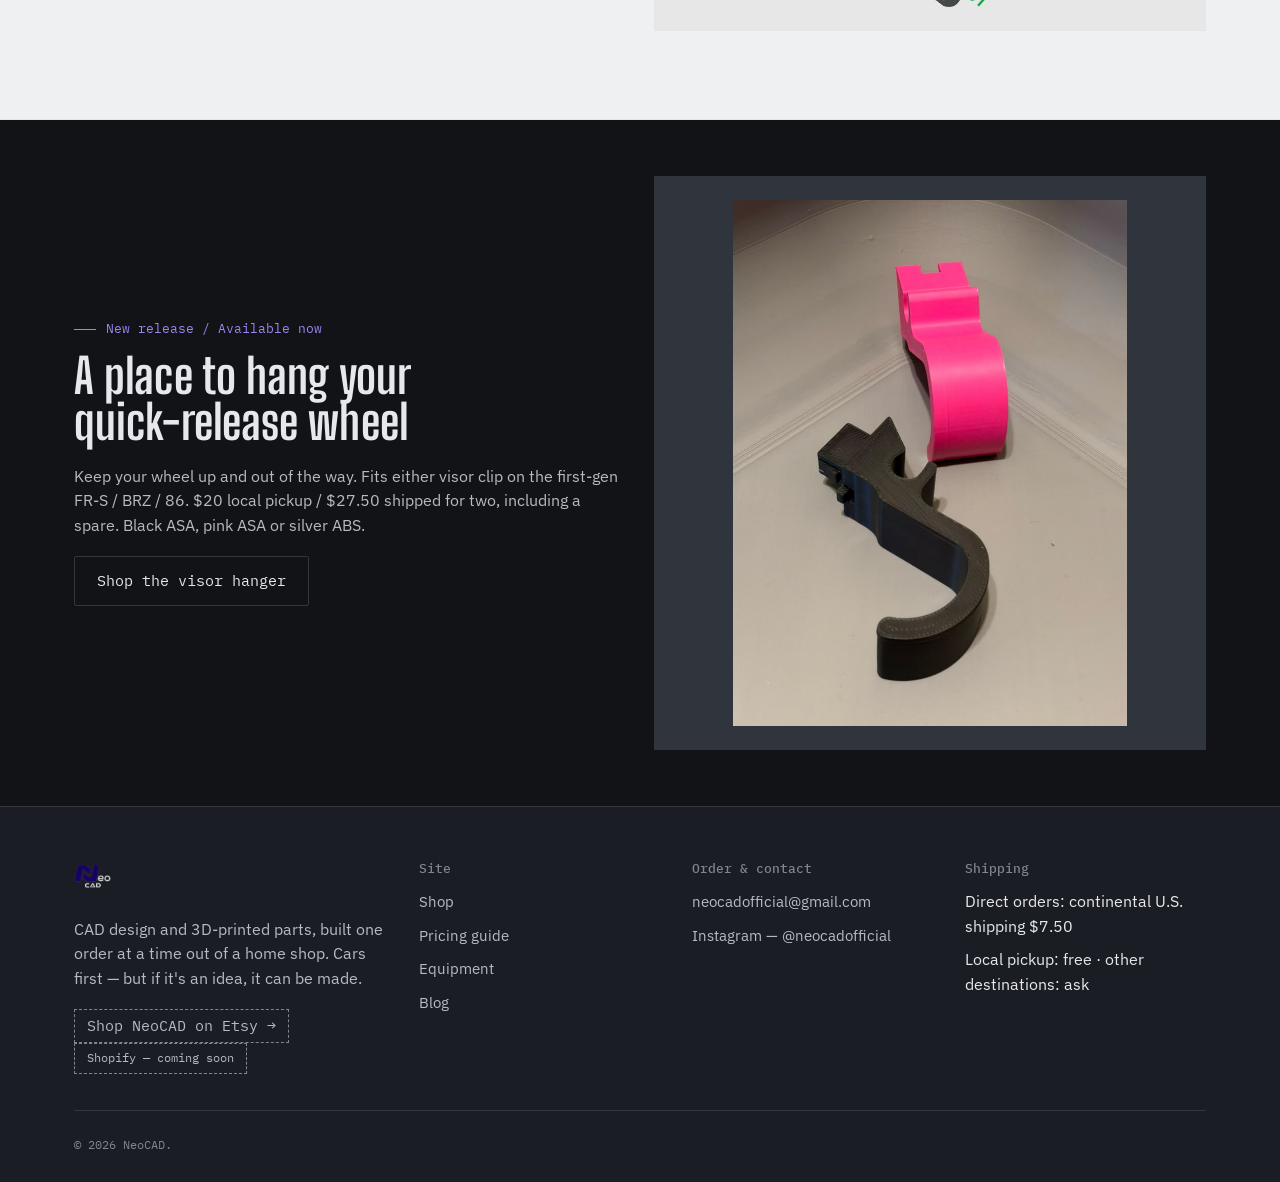
==== commit e8b58c16: "Add files via upload" ====
--- a/index.html
+++ b/index.html
@@ -132,7 +132,7 @@
       <div>
         <p class="eyebrow">New release / Available now</p>
         <h2 style="max-width:20ch;">A place to hang your quick-release wheel</h2>
-        <p>A stock visor clip replacement hanger for the first-gen FR-S / BRZ / 86. Keep your removed wheel up and out of the way, in black or pink ASA. $22.50 shipped / $15 local pickup. Glass-fiber ASA coming soon.</p>
+        <p>Keep your wheel up and out of the way. Fits either visor clip on the first-gen FR-S / BRZ / 86. $20 local pickup / $27.50 shipped for two, including a spare. Black ASA, pink ASA or silver ABS.</p>
         <a href="visor-wheel-hanger.html" class="btn btn-outline">Shop the visor hanger</a>
       </div>
       <a href="visor-wheel-hanger.html" class="card-link" style="display:block;background:#30353d;padding:24px;"><img src="assets/img/visor-wheel-hanger.jpg" alt="Black and pink ASA visor quick-release steering wheel hangers" width="768" height="1024" loading="lazy" style="width:100%;height:auto;max-width:394px;object-fit:contain;margin:auto;"></a>
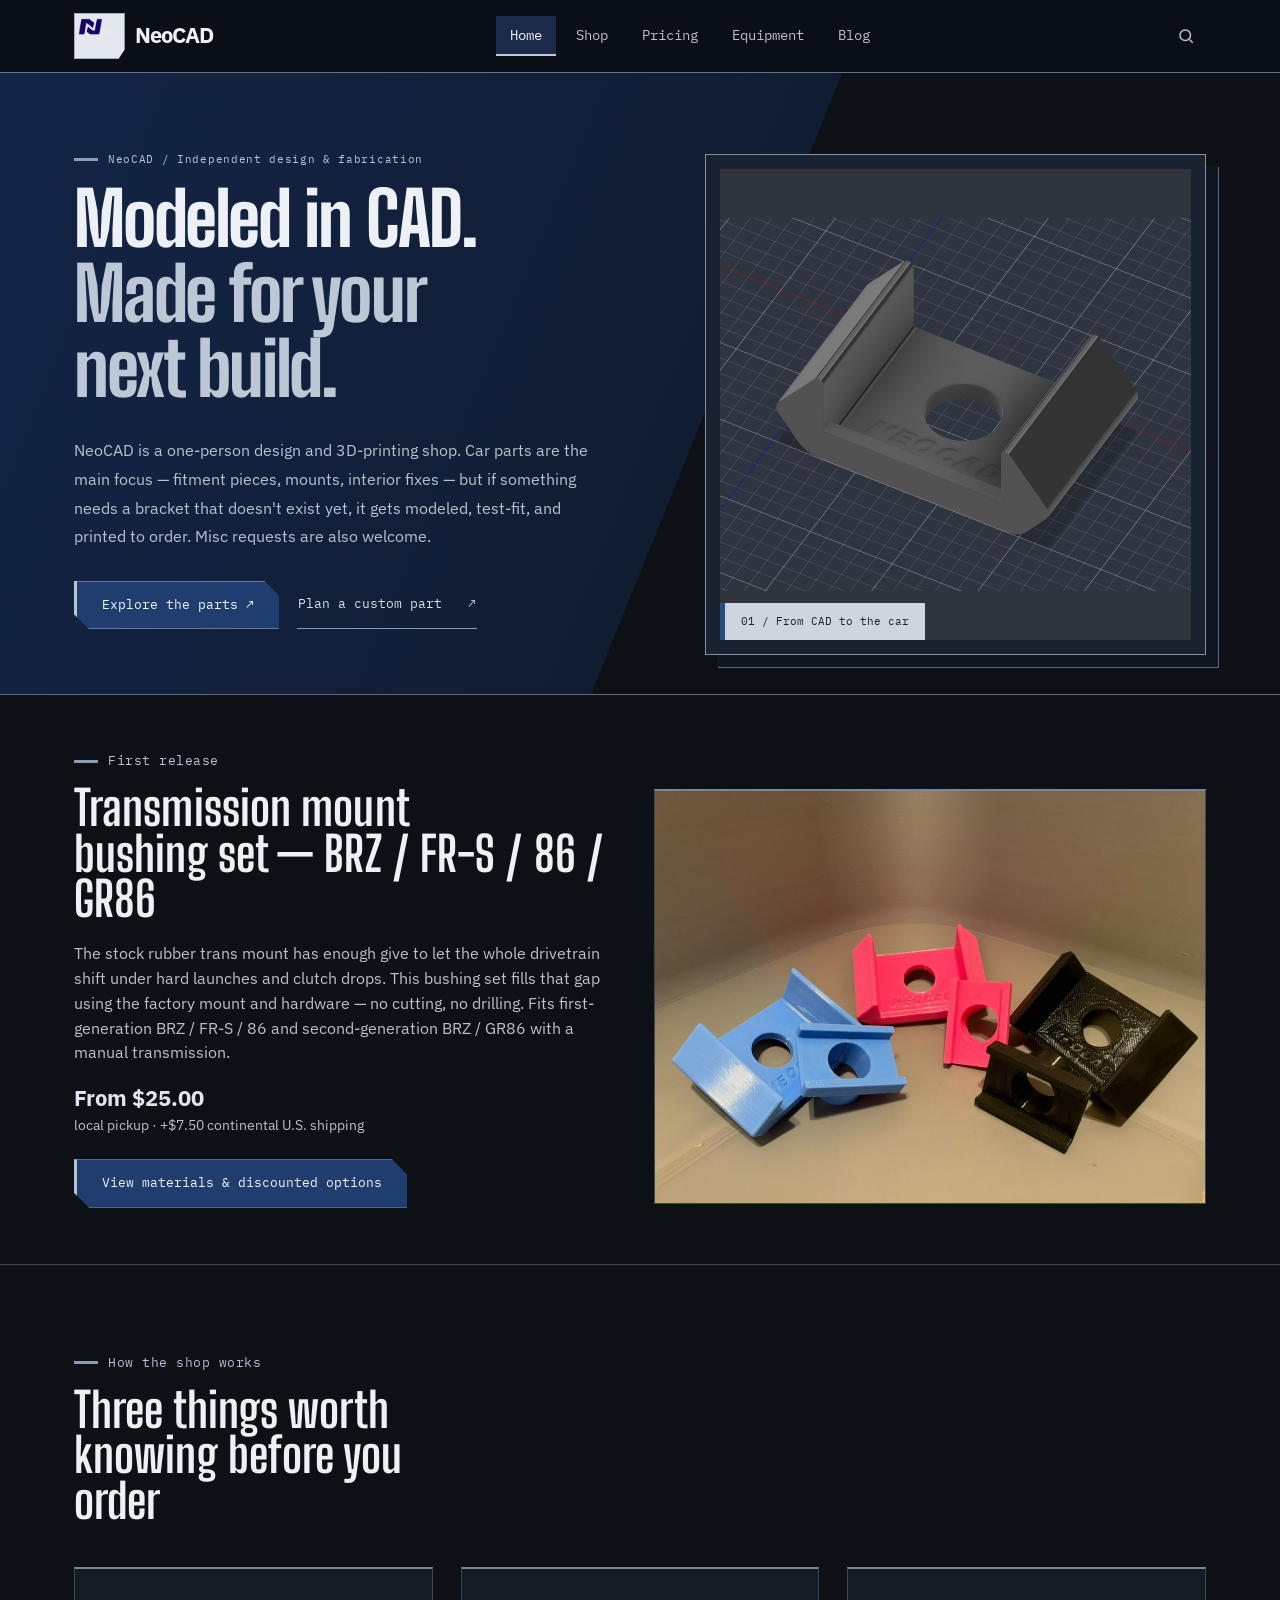
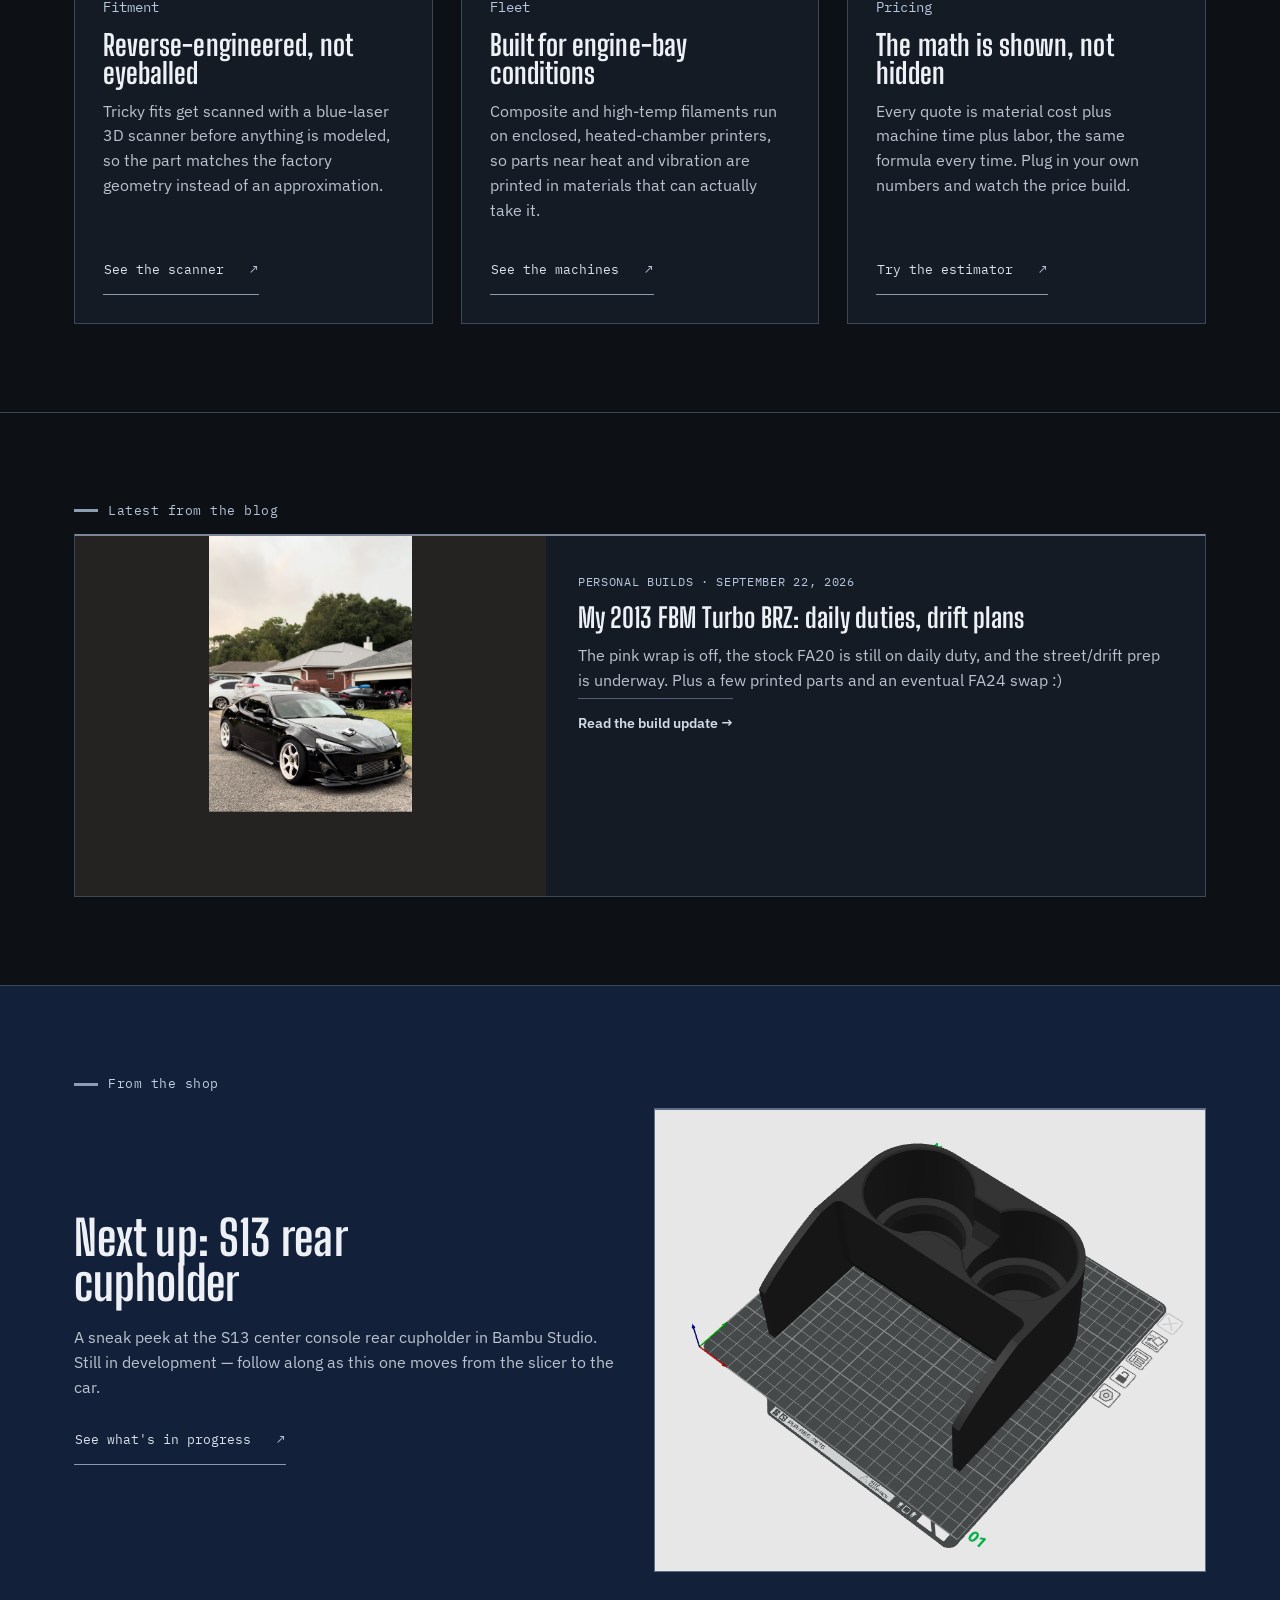
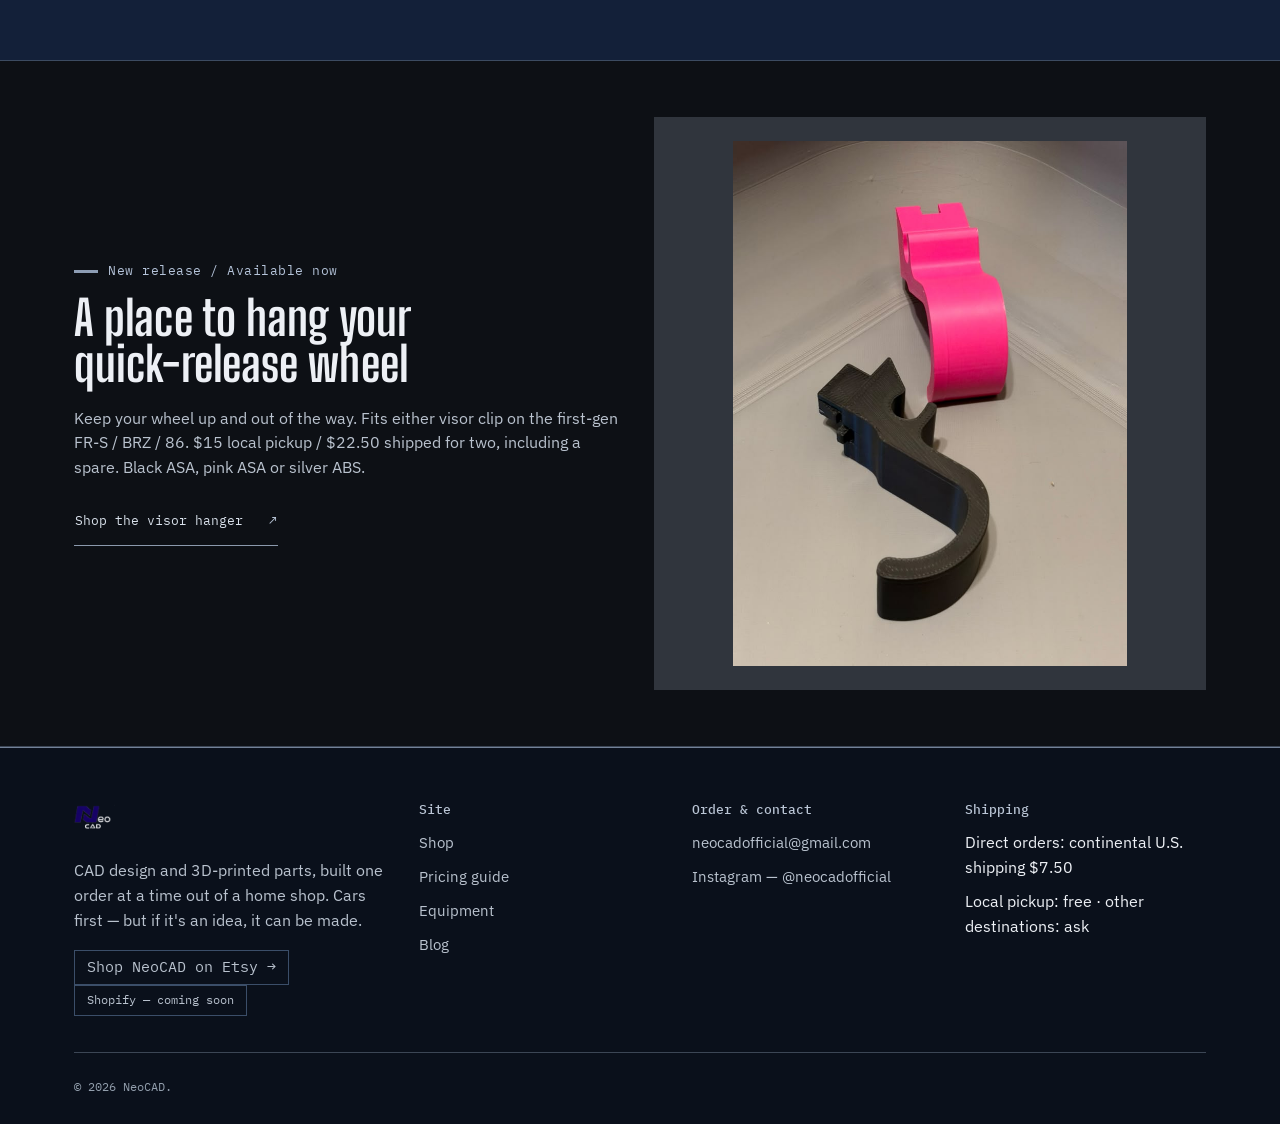
==== commit dd442246: "Add files via upload" ====
--- a/index.html
+++ b/index.html
@@ -11,6 +11,7 @@
 <link href="https://fonts.googleapis.com/css2?family=Big+Shoulders+Display:wght@700;800;900&family=IBM+Plex+Mono:wght@400;500;600&family=IBM+Plex+Sans:wght@400;500;600;700&display=swap" rel="stylesheet">
 <link rel="stylesheet" href="assets/css/style.css">
 <link rel="stylesheet" href="assets/css/commerce.css?v=20260922">
+<link rel="stylesheet" href="assets/css/navy-silver.css?v=20261022">
 </head>
 <body>
 <a class="skip-link" href="#main">Skip to content</a>
@@ -43,17 +44,17 @@
   <section class="hero">
     <div class="container hero-grid">
       <div class="hero-copy">
-        <p class="eyebrow">New — first product available now</p>
-        <h1>Modeled in CAD.<br>Printed for the everyday enthusiast.</h1>
+        <p class="eyebrow">NeoCAD / Independent design &amp; fabrication</p>
+        <h1>Modeled in CAD.<br><span class="hero-silver">Made for your<br>next build.</span></h1>
         <p class="lede">NeoCAD is a one-person design and 3D-printing shop. Car parts are the main focus — fitment pieces, mounts, interior fixes — but if something needs a bracket that doesn't exist yet, it gets modeled, test-fit, and printed to order. Misc requests are also welcome.</p>
         <div class="hero-actions">
-          <a href="transmission-mount-bushing.html" class="btn btn-primary">Shop the trans mount bushing set</a>
-          <a href="pricing.html" class="btn btn-outline">See how pricing works</a>
+          <a href="shop.html" class="btn btn-primary">Explore the parts ↗</a>
+          <a href="pricing.html" class="btn btn-outline">Plan a custom part</a>
         </div>
       </div>
       <div class="hero-media">
         <img src="assets/img/insertbushing_fusion1.png" alt="NeoCAD transmission mount insert design in Autodesk Fusion" class="design-image">
-        <span class="hero-tag mono">Behind the design / Fusion</span>
+        <span class="hero-tag mono">01 / From CAD to the car</span>
       </div>
     </div>
   </section>
@@ -132,7 +133,7 @@
       <div>
         <p class="eyebrow">New release / Available now</p>
         <h2 style="max-width:20ch;">A place to hang your quick-release wheel</h2>
-        <p>Keep your wheel up and out of the way. Fits either visor clip on the first-gen FR-S / BRZ / 86. $20 local pickup / $27.50 shipped for two, including a spare. Black ASA, pink ASA or silver ABS.</p>
+        <p>Keep your wheel up and out of the way. Fits either visor clip on the first-gen FR-S / BRZ / 86. $15 local pickup / $22.50 shipped for two, including a spare. Black ASA, pink ASA or silver ABS.</p>
         <a href="visor-wheel-hanger.html" class="btn btn-outline">Shop the visor hanger</a>
       </div>
       <a href="visor-wheel-hanger.html" class="card-link" style="display:block;background:#30353d;padding:24px;"><img src="assets/img/visor-wheel-hanger.jpg" alt="Black and pink ASA visor quick-release steering wheel hangers" width="768" height="1024" loading="lazy" style="width:100%;height:auto;max-width:394px;object-fit:contain;margin:auto;"></a>
--- a/assets/css/navy-silver.css
+++ b/assets/css/navy-silver.css
@@ -0,0 +1,24 @@
+/* NeoCAD: deep blue, graphite and machined silver. */
+:root{--asphalt:#0d1015;--asphalt-2:#151b24;--asphalt-3:#202b3a;--hairline:#3c4655;--indigo:#16295b;--indigo-light:#234779;--violet:#1c3769;--violet-light:#b6c6df;--orange:#aeb9c8;--steel-100:#edf0f5;--steel-300:#b9c2ce;--steel-500:#939fad;--paper:#131f32;--paper-2:#3c4b61;--ink:#edf0f5;--ink-soft:#b9c2ce;--font-sans:var(--font-body)}
+body{background:#0d1015}::selection{background:#34558b;color:white}
+.site-nav{background:rgba(11,16,24,.97);border-bottom:1px solid #657185}
+.nav-links a{position:relative;border-radius:0}.nav-links a.is-active{color:#f3f5f8;background:#192b48;box-shadow:inset 0 -2px #c0c9d5}
+.nav-logo img{background:#e3e8ef;padding:3px;border:1px solid #a0acbd;clip-path:polygon(0 0,100% 0,100% 80%,88% 100%,0 100%)}
+.hero{background:linear-gradient(112deg,#132547 0%,#101c31 55%,#0d1015 55%);padding:66px 0 54px;border-bottom:1px solid #606c7e}
+.hero-grid{grid-template-columns:1.08fr .92fr;gap:42px}.hero h1{font-size:clamp(3.1rem,5.8vw,5.3rem);line-height:1.01;letter-spacing:-.025em}.hero-silver{color:#bdc8d7}.hero-copy p.lede{font-size:1.02rem;line-height:1.75;margin-top:26px;max-width:52ch}.hero .eyebrow{font-size:.71rem;letter-spacing:.06em}
+.hero-media{clip-path:none;aspect-ratio:1/1;border:1px solid #8691a1;box-shadow:12px 12px 0 #101722,13px 13px 0 #5a697e;padding:14px;background:#182231;transform:translateY(15px)}
+.hero-media .design-image{background:#2e333c}.hero-tag{left:14px;bottom:14px;background:#ced5df;color:#172335;border-left:5px solid #294e82;padding:10px 16px;font-size:.7rem}
+.hero-actions{gap:18px;align-items:center;margin-top:30px}.btn{border-radius:0;padding:15px 25px;min-height:48px;font-size:.8rem;line-height:1.45;white-space:normal;position:relative}
+.btn-primary,.btn-orange{background:#203d70;color:#f4f6fb;border:0;border-left:3px solid #b9c4d3;clip-path:polygon(0 0,calc(100% - 15px) 0,100% 15px,100% 100%,15px 100%,0 calc(100% - 15px));box-shadow:inset 0 1px #60789d,inset 0 -1px #60789d}
+.btn-primary:hover,.btn-orange:hover{background:#30558b;color:white;transform:translateY(-2px)}
+.btn-outline,.on-light .btn-outline{background:transparent;border:0;border-bottom:1px solid #8b99ac;color:#d9e1eb;padding:12px 1px;gap:12px}
+.btn-outline::after{content:'↗';display:inline-block;margin-left:14px;color:#b8c5d7}.btn-outline:hover,.on-light .btn-outline:hover{color:white;border-color:white;background:#182337}
+.btn:focus-visible{outline:3px solid #e6edf8;outline-offset:-4px}
+.panel{background:#141b25;border-color:#3c4758;border-top:2px solid #7b8799}.panel:hover{border-top-color:#b8c6db}.feature-card{display:flex;flex-direction:column;align-items:flex-start}.feature-card .btn{margin-top:auto!important}.feature-card p{margin-bottom:24px}
+.section.on-light{background:#132039;color:var(--steel-100)}.section.on-light .eyebrow{color:#c2cee0}.on-light .panel{background:#19263a;border-color:#5e6e86}
+.eyebrow{color:#b5c4da;letter-spacing:.04em}.eyebrow::before{width:24px;height:3px;background:#8d9db4}.equipment-icon{color:#c1ccdb;background:#20324e;border:1px solid #5b6d89;border-radius:0;clip-path:polygon(0 0,100% 0,100% 78%,78% 100%,0 100%)}
+.page-head{padding:60px 0 38px;border-bottom:1px solid #43536c;background:#142440}.page-head h1{font-size:clamp(2.8rem,5vw,4.6rem);line-height:1.04}.page-head .lede{margin-top:22px}.shop-grid{grid-template-columns:repeat(auto-fit,minmax(260px,1fr));gap:28px}.shop-product-card{border-radius:0;border-top:2px solid #91a0b5}.shop-product-card>img{height:270px}.shop-card-action{width:100%;border-top:1px solid #526176;padding-top:14px;margin-top:auto;color:#d1dbe8}.shop-card-price,.nc-product .nc-price{color:#e0e6ef}.tag{font: .73rem var(--font-mono);color:#aebed5;letter-spacing:.035em}
+.nc-product-top{padding-top:32px;padding-bottom:50px}.nc-buy{border-top:1px solid #78869b;padding-top:22px;margin-top:24px}.nc-buy select{border-radius:0;border-color:#56657c;background:#19253a}.nc-buy .btn-outline{justify-content:space-between}.nc-photo,.nc-thumbs button{border-color:#57657a}.nc-thumbs button[aria-pressed=true]{border:2px solid #d0daea}.nc-gallery{position:sticky;top:100px}.nc-photo{height:490px}
+.site-footer{background:#0a101b;border-top:1px solid #728198}.badge-soon{border-radius:0;border-style:solid;border-color:#3b4e69}.site-footer h4{color:#bac5d5}.rate-table{font-size:.83rem}main{min-height:60vh}.marketplace-link{margin-top:12px!important}
+@media(max-width:900px){.hero-grid{grid-template-columns:1fr}.hero-media{order:0;max-width:620px;aspect-ratio:4/3;transform:none;margin-top:16px}.hero{padding:36px 0 42px}.hero h1{font-size:clamp(3.1rem,10vw,4.8rem)}.hero-actions{align-items:flex-start}.hero-copy p.lede{max-width:60ch}.nav-links{height:calc(100dvh - 72px);bottom:auto}.nc-gallery{position:static}.footer-top{grid-template-columns:1fr 1fr}}
+@media(max-width:600px){.container{padding-left:20px;padding-right:20px}.hero-media{box-shadow:6px 6px 0 #101722,7px 7px 0 #5a697e}.hero-actions{flex-direction:column;gap:12px}.section{padding:52px 0}.section.tight{padding:38px 0}.footer-top{grid-template-columns:1fr}.shop-grid{grid-template-columns:1fr}.shop-product-card>img{height:240px}.nc-photo{height:340px}.spec-plate div{gap:12px}.spec-plate dd{font-size:.8rem}.rate-table th,.rate-table td{padding:10px 5px}.page-head{padding:38px 0 28px}.equipment-heading h3{font-size:1.8rem}}
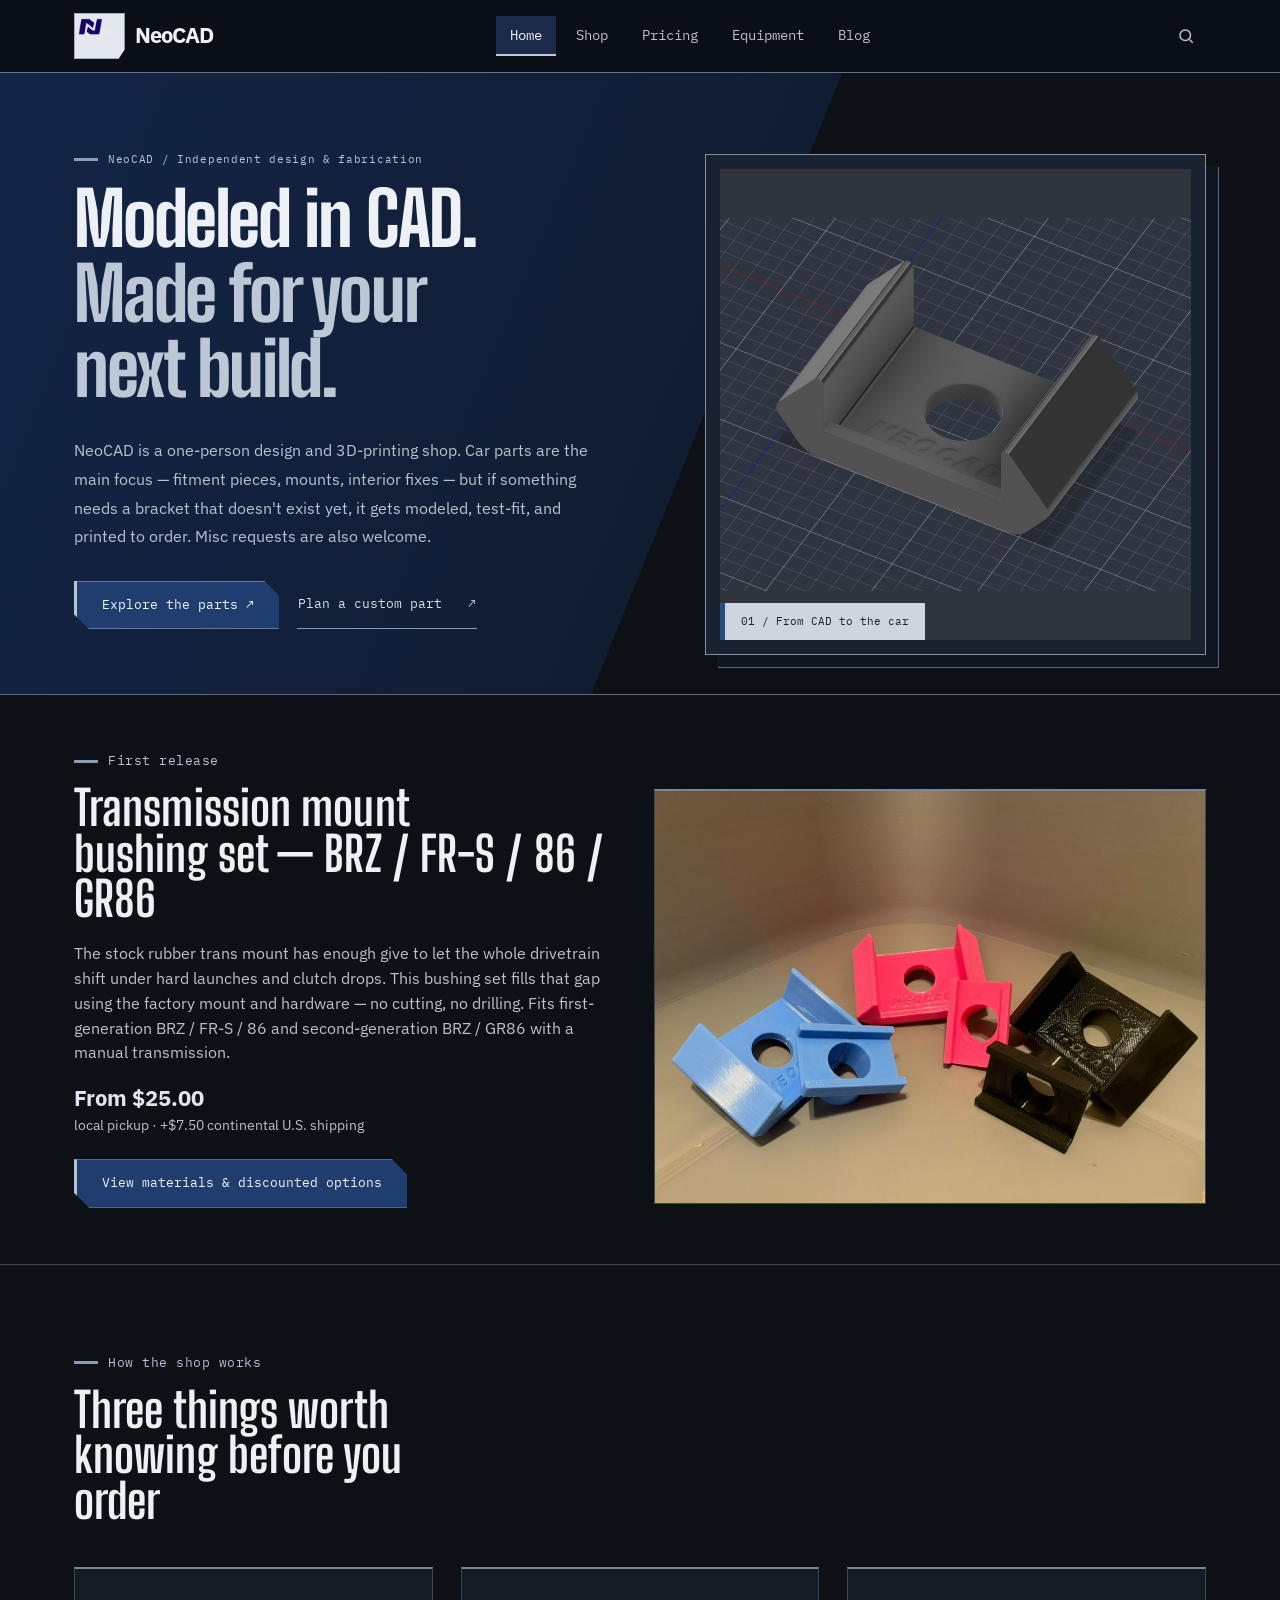
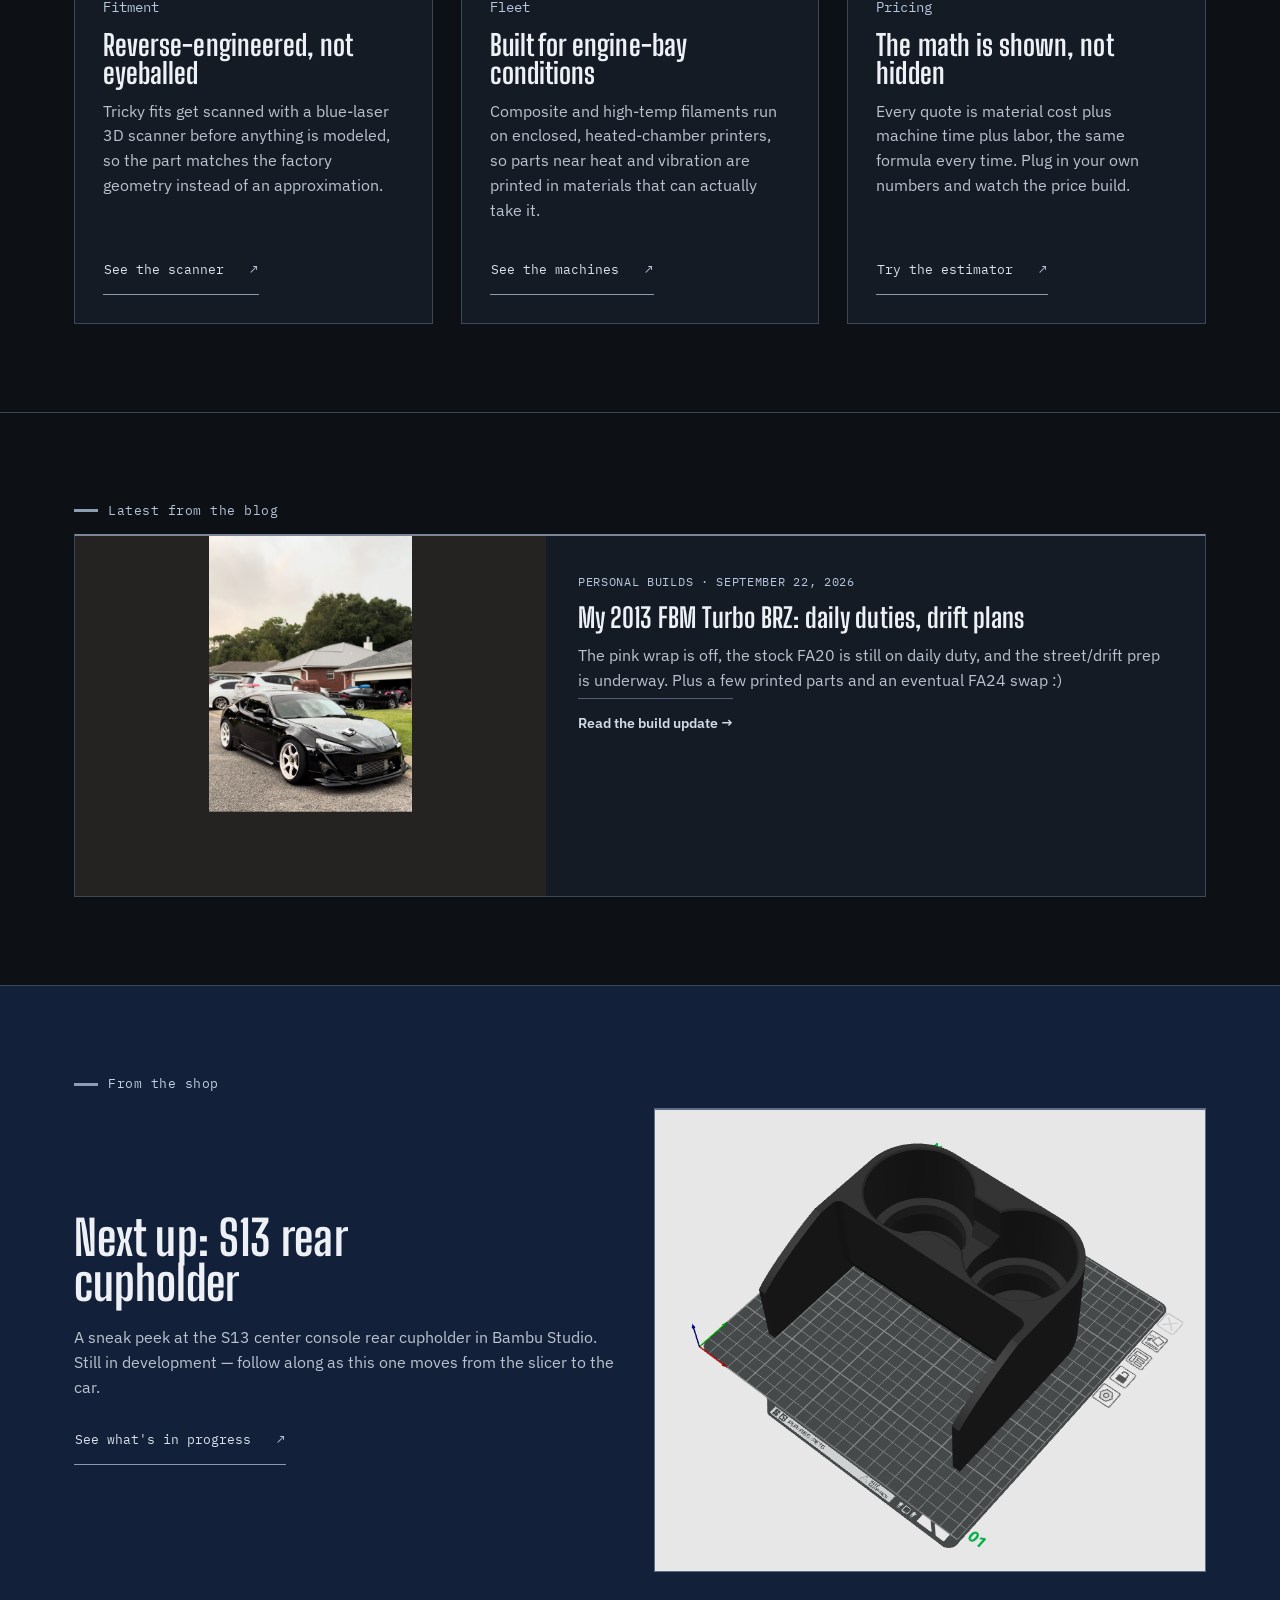
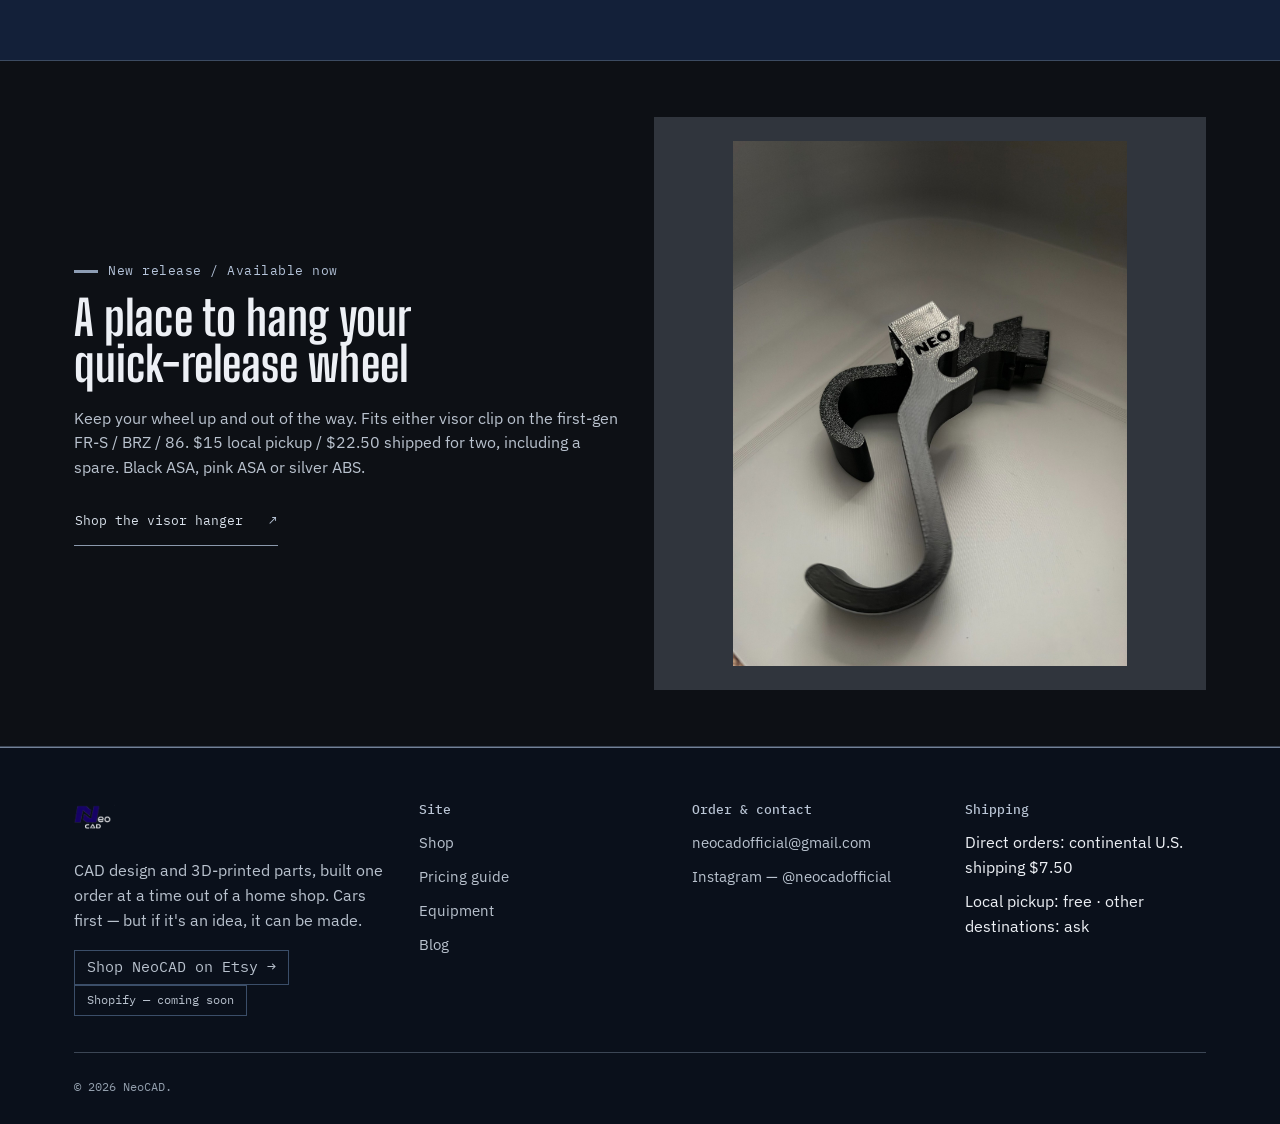
==== commit 9f6c429f: "Add files via upload" ====
--- a/index.html
+++ b/index.html
@@ -136,7 +136,7 @@
         <p>Keep your wheel up and out of the way. Fits either visor clip on the first-gen FR-S / BRZ / 86. $15 local pickup / $22.50 shipped for two, including a spare. Black ASA, pink ASA or silver ABS.</p>
         <a href="visor-wheel-hanger.html" class="btn btn-outline">Shop the visor hanger</a>
       </div>
-      <a href="visor-wheel-hanger.html" class="card-link" style="display:block;background:#30353d;padding:24px;"><img src="assets/img/visor-wheel-hanger.jpg" alt="Black and pink ASA visor quick-release steering wheel hangers" width="768" height="1024" loading="lazy" style="width:100%;height:auto;max-width:394px;object-fit:contain;margin:auto;"></a>
+      <a href="visor-wheel-hanger.html" class="card-link" style="display:block;background:#30353d;padding:24px;"><img src="assets/img/hanger-black-set.jpg" alt="Black and pink ASA visor quick-release steering wheel hangers" width="768" height="1024" loading="lazy" style="width:100%;height:auto;max-width:394px;object-fit:contain;margin:auto;"></a>
     </div>
   </section>
 
